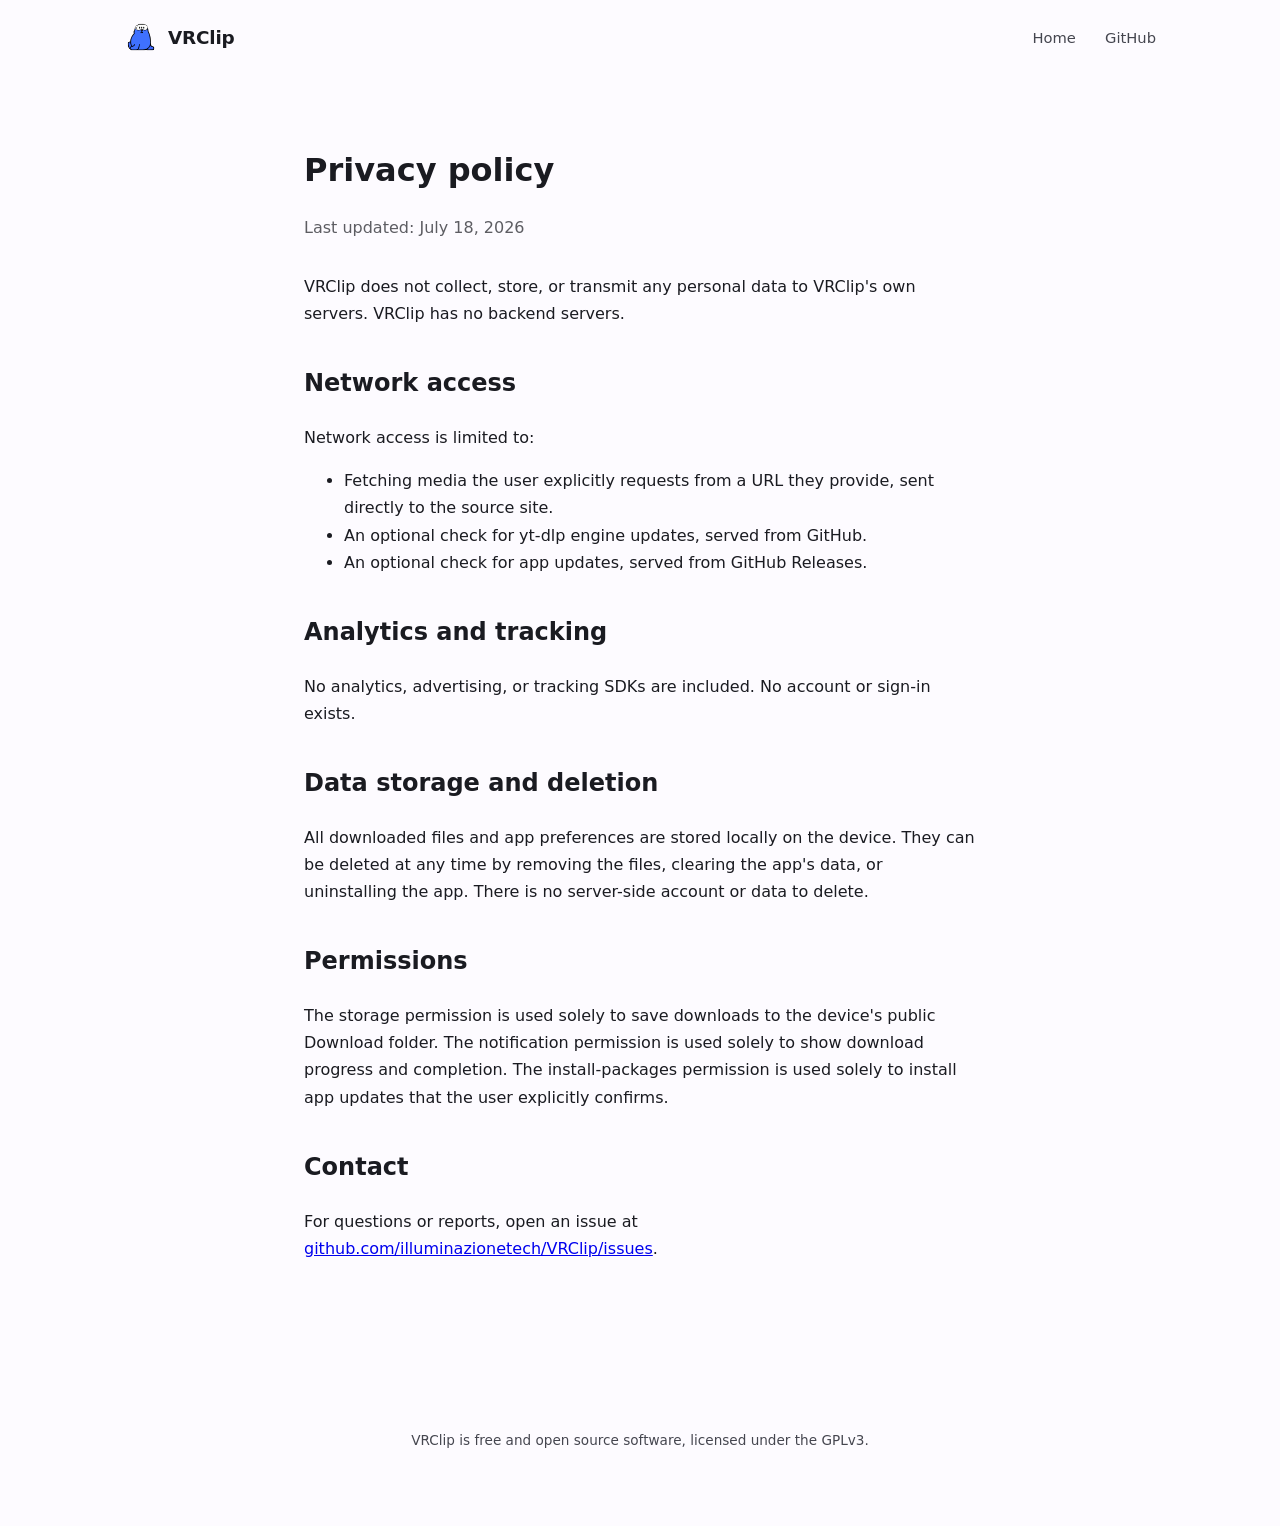
==== docs/privacy.html @ e212ee3c "Rewrite README in English, refresh docs, clean repo metadata The README is now fully in English with" ====
<!doctype html>
<html lang="en">
<head>
<meta charset="utf-8" />
<meta name="viewport" content="width=device-width, initial-scale=1" />
<title>VRClip privacy policy</title>
<meta name="description" content="Privacy policy for VRClip, the video/audio downloader for Android and Meta Quest." />
<link rel="icon" type="image/png" href="assets/icon-flat.png" />
<meta name="theme-color" content="#0058c4" />
<link rel="stylesheet" href="style.css" />
<style>
  .policy {
    max-width: 720px;
    margin: 0 auto;
    padding: 48px 24px 96px;
    line-height: 1.7;
  }
  .policy h1 { margin-bottom: 8px; }
  .policy .updated { opacity: 0.7; margin-bottom: 32px; }
  .policy h2 { margin-top: 36px; }
</style>
</head>
<body>
<header class="top-bar">
  <div class="brand">
    <img src="assets/logo.png" alt="" />
    VRClip
  </div>
  <nav>
    <a href="index.html">Home</a>
    <a href="https://github.com/illuminazionetech/VRClip">GitHub</a>
  </nav>
</header>

<main class="policy">
  <h1>Privacy policy</h1>
  <p class="updated">Last updated: July 18, 2026</p>

  <p>
    VRClip does not collect, store, or transmit any personal data to VRClip's own
    servers. VRClip has no backend servers.
  </p>

  <h2>Network access</h2>
  <p>Network access is limited to:</p>
  <ul>
    <li>Fetching media the user explicitly requests from a URL they provide, sent directly to the source site.</li>
    <li>An optional check for yt-dlp engine updates, served from GitHub.</li>
    <li>An optional check for app updates, served from GitHub Releases.</li>
  </ul>

  <h2>Analytics and tracking</h2>
  <p>
    No analytics, advertising, or tracking SDKs are included. No account or
    sign-in exists.
  </p>

  <h2>Data storage and deletion</h2>
  <p>
    All downloaded files and app preferences are stored locally on the device.
    They can be deleted at any time by removing the files, clearing the app's
    data, or uninstalling the app. There is no server-side account or data to
    delete.
  </p>

  <h2>Permissions</h2>
  <p>
    The storage permission is used solely to save downloads to the device's
    public Download folder. The notification permission is used solely to show
    download progress and completion. The install-packages permission is used
    solely to install app updates that the user explicitly confirms.
  </p>

  <h2>Contact</h2>
  <p>
    For questions or reports, open an issue at
    <a href="https://github.com/illuminazionetech/VRClip/issues">github.com/illuminazionetech/VRClip/issues</a>.
  </p>
</main>

<footer>
  <p>VRClip is free and open source software, licensed under the GPLv3.</p>
</footer>
</body>
</html>
---- docs/style.css ----
/* VRClip download site — Material Design 3 Expressive tokens, hand-rolled (no framework). */

:root {
  --seed: #0064e0;
  --primary: #0058c4;
  --on-primary: #ffffff;
  --primary-container: #d9e2ff;
  --on-primary-container: #001a41;
  --secondary-container: #dbe2f9;
  --on-secondary-container: #141b2c;
  --surface: #fdfbff;
  --surface-dim: #dadade;
  --surface-container-low: #f6f3fb;
  --surface-container: #f1eef7;
  --surface-container-high: #ebe8f1;
  --surface-container-highest: #e5e2ea;
  --on-surface: #1a1b21;
  --on-surface-variant: #45464f;
  --outline: #767680;
  --outline-variant: #c6c6d0;
  --error: #ba1a1a;
  --shape-xs: 12px;
  --shape-sm: 16px;
  --shape-md: 20px;
  --shape-lg: 28px;
  --shape-xl: 36px;
  --shape-full: 999px;
  --spring: cubic-bezier(0.34, 1.56, 0.64, 1);
  --standard: cubic-bezier(0.2, 0, 0, 1);
  --elev-1: 0 1px 3px rgba(0, 0, 0, 0.12), 0 1px 2px rgba(0, 0, 0, 0.08);
  --elev-2: 0 4px 12px rgba(0, 0, 0, 0.14), 0 2px 4px rgba(0, 0, 0, 0.08);
  --elev-3: 0 8px 28px rgba(0, 0, 0, 0.18), 0 3px 8px rgba(0, 0, 0, 0.1);
}

@media (prefers-color-scheme: dark) {
  :root {
    --primary: #adc6ff;
    --on-primary: #002e69;
    --primary-container: #004494;
    --on-primary-container: #d9e2ff;
    --secondary-container: #3c4459;
    --on-secondary-container: #dbe2f9;
    --surface: #121317;
    --surface-dim: #121317;
    --surface-container-low: #1a1b21;
    --surface-container: #1e1f25;
    --surface-container-high: #292a30;
    --surface-container-highest: #34353b;
    --on-surface: #e3e2e9;
    --on-surface-variant: #c6c6d0;
    --outline: #90909a;
    --outline-variant: #45464f;
    --error: #ffb4ab;
    --elev-1: 0 1px 3px rgba(0, 0, 0, 0.4), 0 1px 2px rgba(0, 0, 0, 0.3);
    --elev-2: 0 4px 12px rgba(0, 0, 0, 0.45), 0 2px 4px rgba(0, 0, 0, 0.3);
    --elev-3: 0 8px 28px rgba(0, 0, 0, 0.5), 0 3px 8px rgba(0, 0, 0, 0.35);
  }
}

* {
  box-sizing: border-box;
}

.skip-link {
  position: absolute;
  left: 12px;
  top: -48px;
  z-index: 100;
  background: var(--primary);
  color: var(--on-primary);
  padding: 12px 20px;
  border-radius: var(--shape-sm);
  text-decoration: none;
  font-weight: 600;
  transition: top 0.2s var(--standard);
}

.skip-link:focus {
  top: 12px;
}

a:focus-visible,
button:focus-visible,
summary:focus-visible {
  outline: 2px solid var(--primary);
  outline-offset: 3px;
  border-radius: var(--shape-xs);
}

html {
  scroll-behavior: smooth;
}

body {
  margin: 0;
  font-family:
    "Google Sans", "Segoe UI", Roboto, system-ui, -apple-system,
    sans-serif;
  background: var(--surface);
  color: var(--on-surface);
  -webkit-font-smoothing: antialiased;
  overflow-x: hidden;
}

.bg-blobs {
  position: fixed;
  inset: 0;
  z-index: -1;
  overflow: hidden;
  pointer-events: none;
}

.blob {
  position: absolute;
  border-radius: 50%;
  filter: blur(90px);
  opacity: 0.35;
  animation: drift 22s ease-in-out infinite alternate;
}

.blob.b1 {
  width: 480px;
  height: 480px;
  top: -160px;
  left: -120px;
  background: var(--primary-container);
}

.blob.b2 {
  width: 420px;
  height: 420px;
  bottom: -140px;
  right: -100px;
  background: var(--secondary-container);
  animation-delay: -8s;
}

@keyframes drift {
  from {
    transform: translate(0, 0) scale(1);
  }
  to {
    transform: translate(40px, 60px) scale(1.08);
  }
}

@media (prefers-reduced-motion: reduce) {
  .blob {
    animation: none;
  }
}

.top-bar {
  display: flex;
  align-items: center;
  justify-content: space-between;
  max-width: 1080px;
  margin: 0 auto;
  padding: 20px 24px;
}

.brand {
  display: flex;
  align-items: center;
  gap: 10px;
  font-weight: 600;
  font-size: 1.15rem;
  letter-spacing: -0.01em;
}

.brand img {
  width: 34px;
  height: 34px;
}

.top-bar nav a {
  color: var(--on-surface-variant);
  text-decoration: none;
  margin-left: 24px;
  font-size: 0.92rem;
  font-weight: 500;
  transition: color 0.2s var(--standard);
}

.top-bar nav a:hover {
  color: var(--primary);
}

.hero {
  max-width: 900px;
  margin: 0 auto;
  padding: 48px 24px 24px;
  text-align: center;
}

.hero-logo {
  width: 128px;
  height: 128px;
  margin-bottom: 20px;
  animation: pop-in 0.7s var(--spring) both;
  filter: drop-shadow(0 8px 24px rgba(0, 88, 196, 0.35));
}

@keyframes pop-in {
  from {
    transform: scale(0.4);
    opacity: 0;
  }
  to {
    transform: scale(1);
    opacity: 1;
  }
}

.hero h1 {
  font-size: clamp(2.2rem, 5vw, 3.4rem);
  margin: 0 0 12px;
  letter-spacing: -0.02em;
  font-weight: 700;
  text-wrap: balance;
  background: linear-gradient(120deg, var(--primary), #6a8fff 60%, var(--primary));
  -webkit-background-clip: text;
  background-clip: text;
  color: transparent;
}

.hero p.tagline {
  font-size: 1.15rem;
  color: var(--on-surface-variant);
  max-width: 620px;
  margin: 0 auto 32px;
  line-height: 1.5;
  text-wrap: pretty;
}

.pill-row {
  display: flex;
  flex-wrap: wrap;
  gap: 10px;
  justify-content: center;
  margin-bottom: 36px;
}

.pill {
  background: var(--surface-container);
  color: var(--on-surface-variant);
  border: 1px solid var(--outline-variant);
  border-radius: var(--shape-full);
  padding: 6px 16px;
  font-size: 0.82rem;
  font-weight: 500;
}

/* Download card */
.download-card {
  background: var(--surface-container-low);
  border-radius: var(--shape-xl);
  box-shadow: var(--elev-2);
  padding: 32px;
  max-width: 640px;
  margin: 0 auto 20px;
  animation: rise 0.6s var(--spring) both;
  animation-delay: 0.1s;
}

@keyframes rise {
  from {
    transform: translateY(24px);
    opacity: 0;
  }
  to {
    transform: translateY(0);
    opacity: 1;
  }
}

.download-btn {
  display: inline-flex;
  align-items: center;
  justify-content: center;
  gap: 10px;
  width: 100%;
  background: var(--primary);
  color: var(--on-primary);
  border: none;
  border-radius: var(--shape-full);
  padding: 18px 28px;
  font-size: 1.15rem;
  font-weight: 600;
  cursor: pointer;
  text-decoration: none;
  transition:
    transform 0.25s var(--spring),
    box-shadow 0.25s var(--standard),
    background 0.2s var(--standard);
  box-shadow: var(--elev-1);
}

.download-btn:hover {
  transform: translateY(-2px) scale(1.015);
  box-shadow: var(--elev-3);
}

.download-btn:active {
  transform: scale(0.98);
}

.download-btn[aria-disabled="true"] {
  opacity: 0.6;
  cursor: wait;
  transform: none;
  pointer-events: none;
}

.download-btn.started {
  background: #1d8a4c;
}

@media (prefers-color-scheme: dark) {
  .download-btn.started {
    background: #4ade80;
    color: #003919;
  }
}

.download-btn svg {
  width: 22px;
  height: 22px;
  flex-shrink: 0;
}

.download-meta {
  margin-top: 14px;
  font-size: 0.88rem;
  color: var(--on-surface-variant);
  text-align: center;
  min-height: 1.4em;
}

.download-meta a {
  color: var(--primary);
  font-weight: 600;
  text-decoration: none;
}

.other-arch {
  margin-top: 18px;
  border-top: 1px solid var(--outline-variant);
  padding-top: 14px;
}

.other-arch summary {
  cursor: pointer;
  color: var(--on-surface-variant);
  font-size: 0.9rem;
  font-weight: 500;
  list-style: none;
  display: flex;
  align-items: center;
  gap: 6px;
}

.other-arch summary::-webkit-details-marker {
  display: none;
}

.other-arch summary::before {
  content: "";
  width: 8px;
  height: 8px;
  border-right: 2px solid currentColor;
  border-bottom: 2px solid currentColor;
  transform: rotate(-45deg);
  transition: transform 0.25s var(--standard);
}

.other-arch[open] summary::before {
  transform: rotate(45deg);
}

.arch-list {
  display: flex;
  flex-direction: column;
  gap: 6px;
  margin-top: 12px;
}

.arch-list a {
  display: flex;
  justify-content: space-between;
  gap: 12px;
  padding: 10px 14px;
  border-radius: var(--shape-sm);
  background: var(--surface-container);
  color: var(--on-surface);
  text-decoration: none;
  font-size: 0.88rem;
  transition:
    background 0.2s var(--standard),
    transform 0.2s var(--spring);
}

.arch-list a:hover {
  background: var(--surface-container-high);
  transform: translateX(2px);
}

.arch-list .size {
  color: var(--on-surface-variant);
  font-variant-numeric: tabular-nums;
}

/* Platform tabs */
.tabs-section {
  max-width: 900px;
  margin: 56px auto;
  padding: 0 24px;
}

.tabs-header {
  display: flex;
  justify-content: center;
  gap: 8px;
  margin-bottom: 24px;
  flex-wrap: wrap;
}

.tab-btn {
  background: var(--surface-container);
  border: 1px solid var(--outline-variant);
  color: var(--on-surface-variant);
  padding: 10px 22px;
  border-radius: var(--shape-full);
  font-weight: 600;
  font-size: 0.92rem;
  cursor: pointer;
  display: flex;
  align-items: center;
  gap: 8px;
  transition:
    background 0.25s var(--standard),
    color 0.25s var(--standard),
    transform 0.2s var(--spring);
}

.tab-btn.active {
  background: var(--primary-container);
  color: var(--on-primary-container);
  border-color: transparent;
  transform: scale(1.04);
}

.tab-btn:hover:not(.active) {
  background: var(--surface-container-high);
}

.tab-panel {
  display: none;
  background: var(--surface-container-low);
  border-radius: var(--shape-lg);
  padding: 32px;
  animation: fade-up 0.4s var(--standard) both;
}

.tab-panel.active {
  display: block;
}

@keyframes fade-up {
  from {
    opacity: 0;
    transform: translateY(10px);
  }
  to {
    opacity: 1;
    transform: translateY(0);
  }
}

.steps {
  list-style: none;
  counter-reset: step;
  margin: 0;
  padding: 0;
  display: flex;
  flex-direction: column;
  gap: 18px;
}

.steps li {
  counter-increment: step;
  display: flex;
  gap: 16px;
  align-items: flex-start;
}

.steps li::before {
  content: counter(step);
  flex-shrink: 0;
  width: 32px;
  height: 32px;
  border-radius: var(--shape-full);
  background: var(--primary);
  color: var(--on-primary);
  display: flex;
  align-items: center;
  justify-content: center;
  font-weight: 700;
  font-size: 0.95rem;
}

.steps li div h4 {
  margin: 0 0 4px;
  font-size: 1rem;
}

.steps li div p {
  margin: 0;
  color: var(--on-surface-variant);
  font-size: 0.92rem;
  line-height: 1.5;
}

.note {
  margin-top: 20px;
  background: var(--surface-container);
  border-left: 4px solid var(--primary);
  border-radius: var(--shape-xs);
  padding: 14px 18px;
  font-size: 0.88rem;
  color: var(--on-surface-variant);
}

/* Features */
.features {
  max-width: 1080px;
  margin: 64px auto;
  padding: 0 24px;
}

.features h2,
.tabs-section h2 {
  text-align: center;
  font-size: clamp(1.6rem, 3vw, 2.1rem);
  margin-bottom: 36px;
  letter-spacing: -0.01em;
}

.feature-grid {
  display: grid;
  grid-template-columns: repeat(auto-fit, minmax(240px, 1fr));
  gap: 20px;
}

.feature-card {
  background: var(--surface-container-low);
  border-radius: var(--shape-lg);
  padding: 26px;
  transition:
    transform 0.3s var(--spring),
    box-shadow 0.3s var(--standard);
}

.feature-card:hover {
  transform: translateY(-4px);
  box-shadow: var(--elev-2);
}

.feature-card .icon {
  width: 48px;
  height: 48px;
  border-radius: var(--shape-md);
  background: var(--primary-container);
  color: var(--on-primary-container);
  display: flex;
  align-items: center;
  justify-content: center;
  margin-bottom: 16px;
}

.feature-card .icon svg {
  width: 26px;
  height: 26px;
}

.feature-card h3 {
  margin: 0 0 8px;
  font-size: 1.05rem;
}

.feature-card p {
  margin: 0;
  color: var(--on-surface-variant);
  font-size: 0.9rem;
  line-height: 1.5;
}

footer {
  max-width: 1080px;
  margin: 0 auto;
  padding: 40px 24px 60px;
  text-align: center;
  color: var(--on-surface-variant);
  font-size: 0.85rem;
  line-height: 1.8;
}

footer a {
  color: var(--primary);
  text-decoration: none;
  font-weight: 500;
}

.footer-links {
  display: flex;
  gap: 20px;
  justify-content: center;
  flex-wrap: wrap;
  margin-bottom: 12px;
}

.quest-badge {
  display: inline-flex;
  align-items: center;
  gap: 6px;
  background: var(--secondary-container);
  color: var(--on-secondary-container);
  padding: 4px 12px;
  border-radius: var(--shape-full);
  font-size: 0.78rem;
  font-weight: 600;
  margin-bottom: 16px;
  animation: fade-up 0.6s var(--standard) both;
  animation-delay: 0.05s;
}

@media (max-width: 600px) {
  .download-card {
    padding: 24px;
  }
  .tab-panel {
    padding: 22px;
  }
  .top-bar {
    flex-direction: column;
    gap: 10px;
    padding: 16px 20px;
  }
  .top-bar nav {
    display: flex;
    flex-wrap: wrap;
    justify-content: center;
    gap: 4px 14px;
  }
  .top-bar nav a {
    margin-left: 0;
  }
}
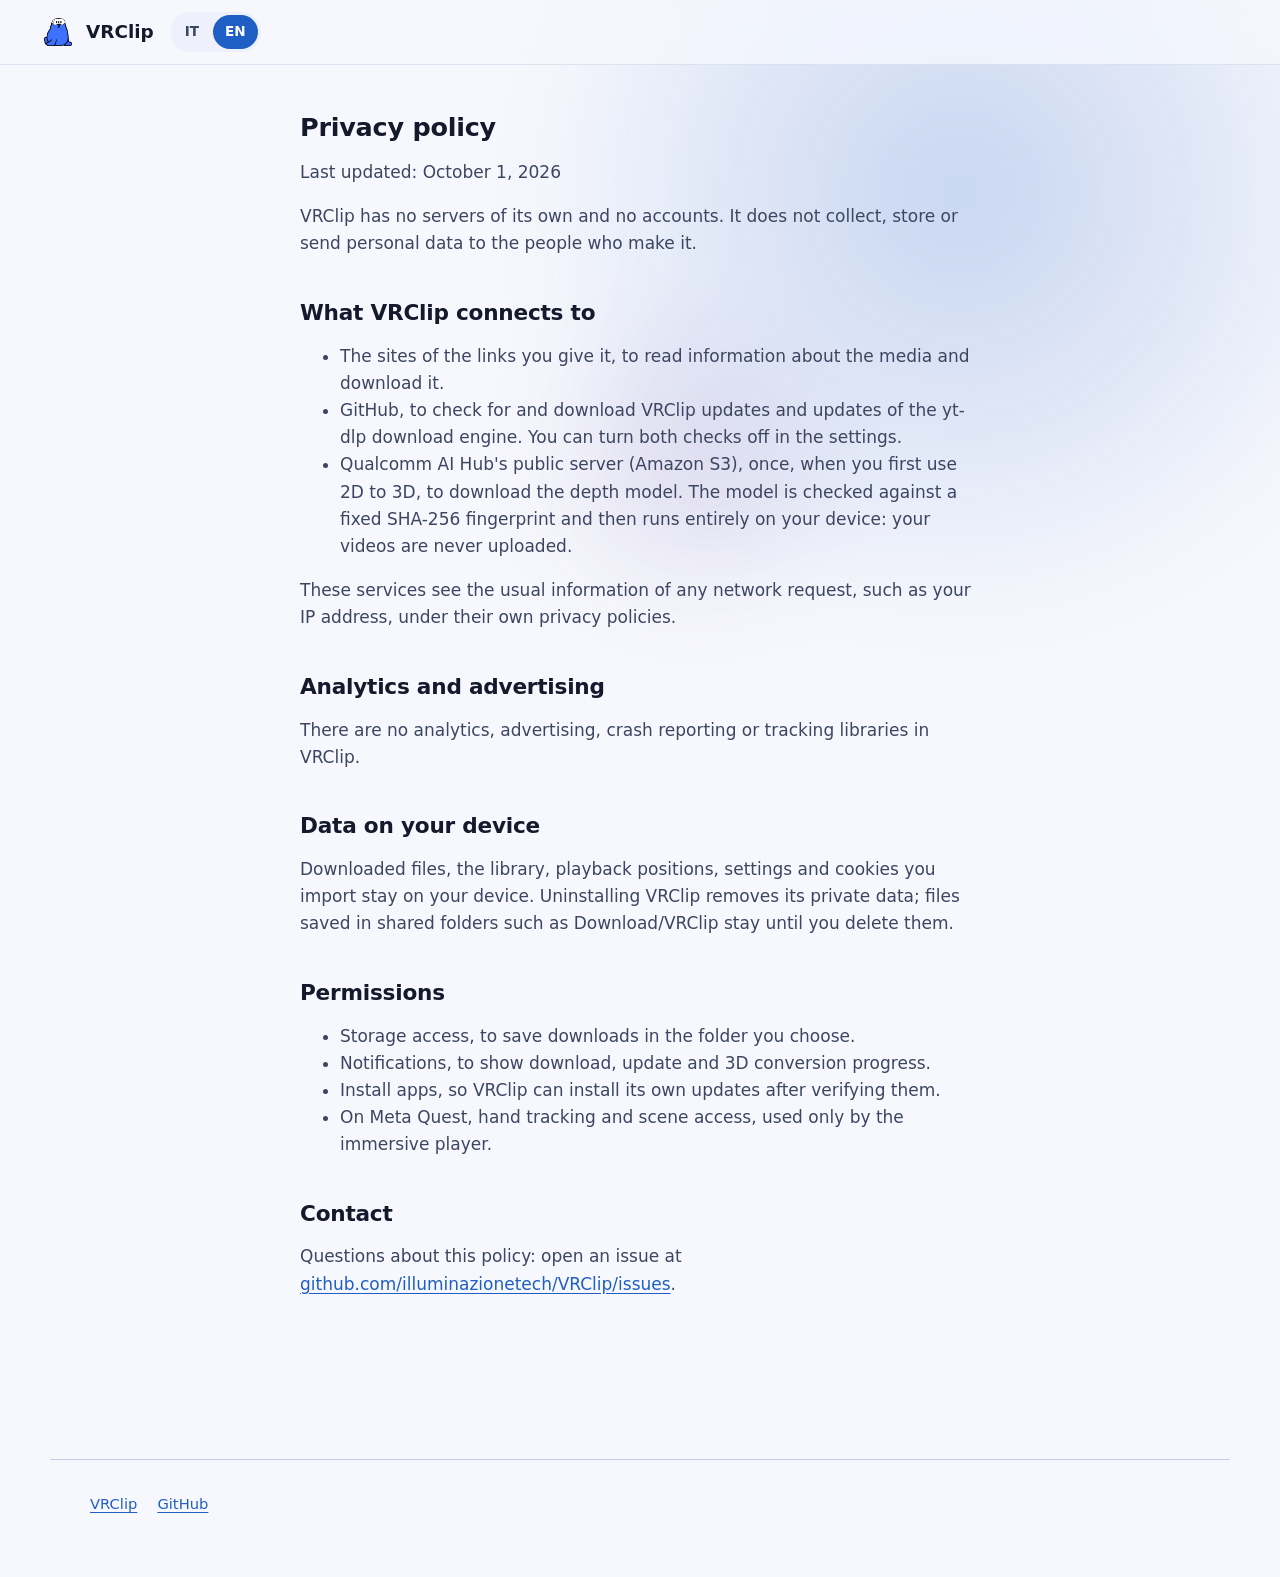
==== commit bfa4765c: "feat(site): bilingual website with real screenshots, release notes and Quest guide The site detects " ====
--- a/docs/privacy.html
+++ b/docs/privacy.html
@@ -2,84 +2,128 @@
 <html lang="en">
 <head>
 <meta charset="utf-8" />
-<meta name="viewport" content="width=device-width, initial-scale=1" />
+<meta name="viewport" content="width=device-width, initial-scale=1, viewport-fit=cover" />
 <title>VRClip privacy policy</title>
-<meta name="description" content="Privacy policy for VRClip, the video/audio downloader for Android and Meta Quest." />
+<meta name="description" content="Privacy policy of VRClip for Android and Meta Quest." />
 <link rel="icon" type="image/png" href="assets/icon-flat.png" />
-<meta name="theme-color" content="#0058c4" />
+<meta name="theme-color" content="#0b1020" />
+<meta name="color-scheme" content="dark light" />
 <link rel="stylesheet" href="style.css" />
-<style>
-  .policy {
-    max-width: 720px;
-    margin: 0 auto;
-    padding: 48px 24px 96px;
-    line-height: 1.7;
-  }
-  .policy h1 { margin-bottom: 8px; }
-  .policy .updated { opacity: 0.7; margin-bottom: 32px; }
-  .policy h2 { margin-top: 36px; }
-</style>
 </head>
 <body>
 <header class="top-bar">
-  <div class="brand">
-    <img src="assets/logo.png" alt="" />
-    VRClip
+  <a class="brand" href="index.html" aria-label="VRClip">
+    <img src="assets/logo.png" alt="" width="36" height="36" />
+    <span>VRClip</span>
+  </a>
+  <div class="lang-switch" role="group" aria-label="Language">
+    <button type="button" data-lang="it" lang="it">IT</button>
+    <button type="button" data-lang="en" lang="en">EN</button>
   </div>
-  <nav>
-    <a href="index.html">Home</a>
-    <a href="https://github.com/illuminazionetech/VRClip">GitHub</a>
-  </nav>
 </header>
 
 <main class="policy">
-  <h1>Privacy policy</h1>
-  <p class="updated">Last updated: July 18, 2026</p>
+  <article lang="en" data-lang-block="en">
+    <h1>Privacy policy</h1>
+    <p class="muted">Last updated: October 1, 2026</p>
+    <p>VRClip has no servers of its own and no accounts. It does not collect, store or send personal data to the people who make it.</p>
 
-  <p>
-    VRClip does not collect, store, or transmit any personal data to VRClip's own
-    servers. VRClip has no backend servers.
-  </p>
+    <h2>What VRClip connects to</h2>
+    <ul>
+      <li>The sites of the links you give it, to read information about the media and download it.</li>
+      <li>GitHub, to check for and download VRClip updates and updates of the yt-dlp download engine. You can turn both checks off in the settings.</li>
+      <li>Qualcomm AI Hub's public server (Amazon S3), once, when you first use 2D to 3D, to download the depth model. The model is checked against a fixed SHA-256 fingerprint and then runs entirely on your device: your videos are never uploaded.</li>
+    </ul>
+    <p>These services see the usual information of any network request, such as your IP address, under their own privacy policies.</p>
 
-  <h2>Network access</h2>
-  <p>Network access is limited to:</p>
-  <ul>
-    <li>Fetching media the user explicitly requests from a URL they provide, sent directly to the source site.</li>
-    <li>An optional check for yt-dlp engine updates, served from GitHub.</li>
-    <li>An optional check for app updates, served from GitHub Releases.</li>
-  </ul>
+    <h2>Analytics and advertising</h2>
+    <p>There are no analytics, advertising, crash reporting or tracking libraries in VRClip.</p>
 
-  <h2>Analytics and tracking</h2>
-  <p>
-    No analytics, advertising, or tracking SDKs are included. No account or
-    sign-in exists.
-  </p>
+    <h2>Data on your device</h2>
+    <p>Downloaded files, the library, playback positions, settings and cookies you import stay on your device. Uninstalling VRClip removes its private data; files saved in shared folders such as Download/VRClip stay until you delete them.</p>
 
-  <h2>Data storage and deletion</h2>
-  <p>
-    All downloaded files and app preferences are stored locally on the device.
-    They can be deleted at any time by removing the files, clearing the app's
-    data, or uninstalling the app. There is no server-side account or data to
-    delete.
-  </p>
+    <h2>Permissions</h2>
+    <ul>
+      <li>Storage access, to save downloads in the folder you choose.</li>
+      <li>Notifications, to show download, update and 3D conversion progress.</li>
+      <li>Install apps, so VRClip can install its own updates after verifying them.</li>
+      <li>On Meta Quest, hand tracking and scene access, used only by the immersive player.</li>
+    </ul>
 
-  <h2>Permissions</h2>
-  <p>
-    The storage permission is used solely to save downloads to the device's
-    public Download folder. The notification permission is used solely to show
-    download progress and completion. The install-packages permission is used
-    solely to install app updates that the user explicitly confirms.
-  </p>
+    <h2>Contact</h2>
+    <p>Questions about this policy: open an issue at <a href="https://github.com/illuminazionetech/VRClip/issues">github.com/illuminazionetech/VRClip/issues</a>.</p>
+  </article>
 
-  <h2>Contact</h2>
-  <p>
-    For questions or reports, open an issue at
-    <a href="https://github.com/illuminazionetech/VRClip/issues">github.com/illuminazionetech/VRClip/issues</a>.
-  </p>
+  <article lang="it" data-lang-block="it" hidden>
+    <h1>Informativa sulla privacy</h1>
+    <p class="muted">Ultimo aggiornamento: 1 ottobre 2026</p>
+    <p>VRClip non ha server propri né account. Non raccoglie, non conserva e non invia dati personali a chi lo sviluppa.</p>
+
+    <h2>A cosa si collega VRClip</h2>
+    <ul>
+      <li>Ai siti dei link che gli fornisci, per leggere le informazioni sui contenuti e scaricarli.</li>
+      <li>A GitHub, per cercare e scaricare gli aggiornamenti di VRClip e del motore di download yt-dlp. Puoi disattivare entrambi i controlli nelle impostazioni.</li>
+      <li>Al server pubblico di Qualcomm AI Hub (Amazon S3), una sola volta, quando usi per la prima volta il 2D→3D, per scaricare il modello di profondità. Il modello viene confrontato con un'impronta SHA-256 fissa e poi funziona interamente sul dispositivo: i tuoi video non vengono mai caricati.</li>
+    </ul>
+    <p>Questi servizi vedono le informazioni di qualsiasi richiesta di rete, come l'indirizzo IP, secondo le proprie informative.</p>
+
+    <h2>Statistiche e pubblicità</h2>
+    <p>VRClip non contiene librerie di statistiche, pubblicità, segnalazione degli arresti anomali o tracciamento.</p>
+
+    <h2>Dati sul dispositivo</h2>
+    <p>File scaricati, libreria, posizioni di riproduzione, impostazioni e cookie importati restano sul dispositivo. Disinstallando VRClip si eliminano i suoi dati privati; i file salvati in cartelle condivise come Download/VRClip restano finché non li elimini.</p>
+
+    <h2>Autorizzazioni</h2>
+    <ul>
+      <li>Accesso all'archivio, per salvare i download nella cartella che scegli.</li>
+      <li>Notifiche, per mostrare l'avanzamento di download, aggiornamenti e conversioni in 3D.</li>
+      <li>Installazione di app, perché VRClip possa installare i propri aggiornamenti dopo averli verificati.</li>
+      <li>Su Meta Quest, tracciamento delle mani e accesso alla scena, usati solo dal player immersivo.</li>
+    </ul>
+
+    <h2>Contatti</h2>
+    <p>Per domande su questa informativa apri una segnalazione su <a href="https://github.com/illuminazionetech/VRClip/issues">github.com/illuminazionetech/VRClip/issues</a>.</p>
+  </article>
 </main>
 
-<footer>
-  <p>VRClip is free and open source software, licensed under the GPLv3.</p>
+<footer class="footer">
+  <nav aria-label="Links">
+    <a href="index.html">VRClip</a>
+    <a href="https://github.com/illuminazionetech/VRClip">GitHub</a>
+  </nav>
 </footer>
+
+<script>
+  (() => {
+    const read = () => {
+      try {
+        return localStorage.getItem("vrclip-lang");
+      } catch (e) {
+        return null;
+      }
+    };
+    const fromUrl = new URLSearchParams(location.search).get("lang");
+    const prefs = navigator.languages && navigator.languages.length ? navigator.languages : [navigator.language || "en"];
+    let lang = fromUrl || read() || (prefs.some((l) => String(l).toLowerCase().startsWith("it")) ? "it" : "en");
+    if (lang !== "it" && lang !== "en") lang = "en";
+    const apply = (next, remember) => {
+      document.documentElement.lang = next;
+      document.querySelectorAll("[data-lang-block]").forEach((el) => {
+        el.hidden = el.dataset.langBlock !== next;
+      });
+      document.querySelectorAll(".lang-switch button").forEach((b) => {
+        b.setAttribute("aria-pressed", String(b.dataset.lang === next));
+      });
+      document.title = next === "it" ? "Informativa sulla privacy di VRClip" : "VRClip privacy policy";
+      if (remember) {
+        try {
+          localStorage.setItem("vrclip-lang", next);
+        } catch (e) {}
+      }
+    };
+    document.querySelectorAll(".lang-switch button").forEach((b) => b.addEventListener("click", () => apply(b.dataset.lang, true)));
+    apply(lang, false);
+  })();
+</script>
 </body>
 </html>
--- a/docs/style.css
+++ b/docs/style.css
@@ -1,658 +1,863 @@
-/* VRClip download site — Material Design 3 Expressive tokens, hand-rolled (no framework). */
+/* VRClip website. Material 3 Expressive inspired tokens, no framework, no external requests. */
 
 :root {
-  --seed: #0064e0;
-  --primary: #0058c4;
-  --on-primary: #ffffff;
-  --primary-container: #d9e2ff;
-  --on-primary-container: #001a41;
-  --secondary-container: #dbe2f9;
-  --on-secondary-container: #141b2c;
-  --surface: #fdfbff;
-  --surface-dim: #dadade;
-  --surface-container-low: #f6f3fb;
-  --surface-container: #f1eef7;
-  --surface-container-high: #ebe8f1;
-  --surface-container-highest: #e5e2ea;
-  --on-surface: #1a1b21;
-  --on-surface-variant: #45464f;
-  --outline: #767680;
-  --outline-variant: #c6c6d0;
-  --error: #ba1a1a;
-  --shape-xs: 12px;
-  --shape-sm: 16px;
-  --shape-md: 20px;
-  --shape-lg: 28px;
-  --shape-xl: 36px;
-  --shape-full: 999px;
-  --spring: cubic-bezier(0.34, 1.56, 0.64, 1);
-  --standard: cubic-bezier(0.2, 0, 0, 1);
-  --elev-1: 0 1px 3px rgba(0, 0, 0, 0.12), 0 1px 2px rgba(0, 0, 0, 0.08);
-  --elev-2: 0 4px 12px rgba(0, 0, 0, 0.14), 0 2px 4px rgba(0, 0, 0, 0.08);
-  --elev-3: 0 8px 28px rgba(0, 0, 0, 0.18), 0 3px 8px rgba(0, 0, 0, 0.1);
-}
-
-@media (prefers-color-scheme: dark) {
+  color-scheme: dark;
+  --bg: #0b1020;
+  --bg-2: #0f1630;
+  --surface: #141b33;
+  --surface-2: #1b2442;
+  --surface-3: #232e52;
+  --on-surface: #e6e9f5;
+  --on-surface-2: #b5bdd6;
+  --muted: #8f99b8;
+  --primary: #9ec1ff;
+  --on-primary: #00306b;
+  --primary-container: #1c3f7a;
+  --on-primary-container: #d6e3ff;
+  --accent: #7ce0d3;
+  --tertiary: #d7b8ff;
+  --outline: #3a466d;
+  --shadow: 0 18px 50px rgba(0, 0, 0, 0.45);
+  --radius-s: 14px;
+  --radius-m: 22px;
+  --radius-l: 32px;
+  --radius-full: 999px;
+  --ease-emph: cubic-bezier(0.2, 0, 0, 1);
+  --ease-spring: cubic-bezier(0.34, 1.4, 0.64, 1);
+  --max: 1180px;
+  --gutter: clamp(16px, 4vw, 40px);
+  font-synthesis: none;
+}
+
+@media (prefers-color-scheme: light) {
   :root {
-    --primary: #adc6ff;
-    --on-primary: #002e69;
-    --primary-container: #004494;
-    --on-primary-container: #d9e2ff;
-    --secondary-container: #3c4459;
-    --on-secondary-container: #dbe2f9;
-    --surface: #121317;
-    --surface-dim: #121317;
-    --surface-container-low: #1a1b21;
-    --surface-container: #1e1f25;
-    --surface-container-high: #292a30;
-    --surface-container-highest: #34353b;
-    --on-surface: #e3e2e9;
-    --on-surface-variant: #c6c6d0;
-    --outline: #90909a;
-    --outline-variant: #45464f;
-    --error: #ffb4ab;
-    --elev-1: 0 1px 3px rgba(0, 0, 0, 0.4), 0 1px 2px rgba(0, 0, 0, 0.3);
-    --elev-2: 0 4px 12px rgba(0, 0, 0, 0.45), 0 2px 4px rgba(0, 0, 0, 0.3);
-    --elev-3: 0 8px 28px rgba(0, 0, 0, 0.5), 0 3px 8px rgba(0, 0, 0, 0.35);
+    color-scheme: light;
+    --bg: #f7f8fd;
+    --bg-2: #eef1fb;
+    --surface: #ffffff;
+    --surface-2: #eef1fb;
+    --surface-3: #e2e7f6;
+    --on-surface: #141a2c;
+    --on-surface-2: #3d4661;
+    --muted: #5d6784;
+    --primary: #1f5ec4;
+    --on-primary: #ffffff;
+    --primary-container: #d8e4ff;
+    --on-primary-container: #0b2e66;
+    --accent: #00796b;
+    --tertiary: #6b4fa8;
+    --outline: #c6cde3;
+    --shadow: 0 18px 50px rgba(20, 30, 70, 0.16);
   }
 }
 
 * {
   box-sizing: border-box;
+}
+
+html {
+  scroll-behavior: smooth;
+  scroll-padding-top: 84px;
+}
+
+body {
+  margin: 0;
+  background: var(--bg);
+  color: var(--on-surface);
+  font-family: system-ui, -apple-system, "Segoe UI", Roboto, "Noto Sans", sans-serif;
+  font-size: 17px;
+  line-height: 1.6;
+  -webkit-font-smoothing: antialiased;
+  overflow-x: hidden;
+}
+
+/* Soft light behind the hero: two blurred color fields, fixed so they do not scroll. */
+body::before {
+  content: "";
+  position: fixed;
+  inset: -20vmax -10vmax auto auto;
+  width: 70vmax;
+  height: 70vmax;
+  background:
+    radial-gradient(closest-side, color-mix(in oklab, var(--primary) 32%, transparent), transparent),
+    radial-gradient(closest-side at 20% 80%, color-mix(in oklab, var(--tertiary) 22%, transparent), transparent);
+  filter: blur(40px);
+  opacity: 0.7;
+  pointer-events: none;
+  z-index: -1;
+}
+
+a {
+  color: var(--primary);
+  text-underline-offset: 3px;
+}
+
+img {
+  max-width: 100%;
+  height: auto;
+  display: block;
+}
+
+code,
+kbd {
+  font-family: ui-monospace, "JetBrains Mono", Menlo, Consolas, monospace;
+  font-size: 0.88em;
+  background: var(--surface-3);
+  border-radius: 8px;
+  padding: 0.1em 0.45em;
+  overflow-wrap: anywhere;
+}
+
+h1,
+h2,
+h3,
+h4 {
+  line-height: 1.15;
+  letter-spacing: -0.01em;
+  margin: 0 0 0.5em;
+}
+
+h2 {
+  font-size: clamp(1.8rem, 3.6vw, 2.6rem);
+  text-wrap: balance;
+}
+
+section {
+  max-width: var(--max);
+  margin: 0 auto;
+  padding: clamp(56px, 9vw, 104px) var(--gutter) 0;
+}
+
+.section-lead {
+  color: var(--on-surface-2);
+  margin-top: -0.2em;
+}
+
+.muted {
+  color: var(--muted);
+}
+
+.small {
+  font-size: 0.9rem;
+}
+
+:focus-visible {
+  outline: 3px solid var(--primary);
+  outline-offset: 3px;
+  border-radius: 8px;
 }
 
 .skip-link {
   position: absolute;
   left: 12px;
-  top: -48px;
-  z-index: 100;
+  top: -60px;
+  z-index: 50;
   background: var(--primary);
   color: var(--on-primary);
-  padding: 12px 20px;
-  border-radius: var(--shape-sm);
+  padding: 10px 18px;
+  border-radius: var(--radius-full);
+  font-weight: 600;
   text-decoration: none;
-  font-weight: 600;
-  transition: top 0.2s var(--standard);
+  transition: top 0.2s var(--ease-emph);
 }
 
 .skip-link:focus {
   top: 12px;
 }
 
-a:focus-visible,
-button:focus-visible,
-summary:focus-visible {
-  outline: 2px solid var(--primary);
-  outline-offset: 3px;
-  border-radius: var(--shape-xs);
-}
-
-html {
-  scroll-behavior: smooth;
-}
-
-body {
-  margin: 0;
-  font-family:
-    "Google Sans", "Segoe UI", Roboto, system-ui, -apple-system,
-    sans-serif;
-  background: var(--surface);
-  color: var(--on-surface);
-  -webkit-font-smoothing: antialiased;
-  overflow-x: hidden;
-}
-
-.bg-blobs {
-  position: fixed;
-  inset: 0;
-  z-index: -1;
-  overflow: hidden;
-  pointer-events: none;
-}
-
-.blob {
-  position: absolute;
-  border-radius: 50%;
-  filter: blur(90px);
-  opacity: 0.35;
-  animation: drift 22s ease-in-out infinite alternate;
-}
-
-.blob.b1 {
-  width: 480px;
-  height: 480px;
-  top: -160px;
-  left: -120px;
-  background: var(--primary-container);
-}
-
-.blob.b2 {
-  width: 420px;
-  height: 420px;
-  bottom: -140px;
-  right: -100px;
-  background: var(--secondary-container);
-  animation-delay: -8s;
-}
-
-@keyframes drift {
-  from {
-    transform: translate(0, 0) scale(1);
-  }
-  to {
-    transform: translate(40px, 60px) scale(1.08);
-  }
-}
-
-@media (prefers-reduced-motion: reduce) {
-  .blob {
-    animation: none;
-  }
-}
+/* ---- Top bar ---------------------------------------------------------------------------- */
 
 .top-bar {
+  position: sticky;
+  top: 0;
+  z-index: 20;
   display: flex;
   align-items: center;
-  justify-content: space-between;
-  max-width: 1080px;
-  margin: 0 auto;
-  padding: 20px 24px;
+  gap: 16px;
+  padding: 12px var(--gutter);
+  background: color-mix(in oklab, var(--bg) 78%, transparent);
+  backdrop-filter: blur(16px) saturate(1.4);
+  -webkit-backdrop-filter: blur(16px) saturate(1.4);
+  border-bottom: 1px solid color-mix(in oklab, var(--outline) 50%, transparent);
 }
 
 .brand {
   display: flex;
   align-items: center;
   gap: 10px;
+  font-weight: 700;
+  font-size: 1.15rem;
+  color: var(--on-surface);
+  text-decoration: none;
+}
+
+.brand img {
+  border-radius: 10px;
+}
+
+.nav {
+  display: flex;
+  gap: 4px;
+  margin-left: auto;
+}
+
+.nav a {
+  color: var(--on-surface-2);
+  text-decoration: none;
+  padding: 8px 14px;
+  border-radius: var(--radius-full);
+  font-size: 0.95rem;
+  transition: background 0.2s var(--ease-emph), color 0.2s var(--ease-emph);
+}
+
+.nav a:hover {
+  background: var(--surface-2);
+  color: var(--on-surface);
+}
+
+.lang-switch {
+  display: inline-flex;
+  padding: 3px;
+  gap: 2px;
+  background: var(--surface-2);
+  border-radius: var(--radius-full);
+}
+
+.lang-switch button {
+  border: 0;
+  background: transparent;
+  color: var(--on-surface-2);
+  font: inherit;
+  font-size: 0.85rem;
   font-weight: 600;
-  font-size: 1.15rem;
-  letter-spacing: -0.01em;
-}
-
-.brand img {
-  width: 34px;
-  height: 34px;
-}
-
-.top-bar nav a {
-  color: var(--on-surface-variant);
-  text-decoration: none;
-  margin-left: 24px;
-  font-size: 0.92rem;
-  font-weight: 500;
-  transition: color 0.2s var(--standard);
-}
-
-.top-bar nav a:hover {
-  color: var(--primary);
-}
+  padding: 6px 12px;
+  border-radius: var(--radius-full);
+  cursor: pointer;
+  transition: background 0.25s var(--ease-emph), color 0.25s var(--ease-emph);
+}
+
+.lang-switch button[aria-pressed="true"] {
+  background: var(--primary);
+  color: var(--on-primary);
+}
+
+@media (max-width: 860px) {
+  .nav {
+    display: none;
+  }
+  .lang-switch {
+    margin-left: auto;
+  }
+}
+
+/* ---- Hero --------------------------------------------------------------------------------- */
 
 .hero {
-  max-width: 900px;
-  margin: 0 auto;
-  padding: 48px 24px 24px;
-  text-align: center;
-}
-
-.hero-logo {
-  width: 128px;
-  height: 128px;
-  margin-bottom: 20px;
-  animation: pop-in 0.7s var(--spring) both;
-  filter: drop-shadow(0 8px 24px rgba(0, 88, 196, 0.35));
-}
-
-@keyframes pop-in {
-  from {
-    transform: scale(0.4);
-    opacity: 0;
-  }
-  to {
-    transform: scale(1);
-    opacity: 1;
-  }
+  display: grid;
+  grid-template-columns: minmax(0, 1.05fr) minmax(0, 1fr);
+  gap: clamp(24px, 5vw, 64px);
+  align-items: center;
+  padding-top: clamp(32px, 7vw, 88px);
+}
+
+.eyebrow {
+  display: inline-block;
+  margin: 0 0 18px;
+  padding: 6px 14px;
+  border-radius: var(--radius-full);
+  background: var(--primary-container);
+  color: var(--on-primary-container);
+  font-size: 0.85rem;
+  font-weight: 600;
 }
 
 .hero h1 {
-  font-size: clamp(2.2rem, 5vw, 3.4rem);
-  margin: 0 0 12px;
-  letter-spacing: -0.02em;
-  font-weight: 700;
+  font-size: clamp(2.2rem, 4.6vw, 3.5rem);
   text-wrap: balance;
-  background: linear-gradient(120deg, var(--primary), #6a8fff 60%, var(--primary));
+  letter-spacing: -0.025em;
+  background: linear-gradient(120deg, var(--on-surface) 30%, var(--primary) 70%, var(--tertiary));
   -webkit-background-clip: text;
   background-clip: text;
   color: transparent;
 }
 
-.hero p.tagline {
-  font-size: 1.15rem;
-  color: var(--on-surface-variant);
-  max-width: 620px;
-  margin: 0 auto 32px;
-  line-height: 1.5;
-  text-wrap: pretty;
-}
-
-.pill-row {
+.lead {
+  font-size: clamp(1.05rem, 1.6vw, 1.2rem);
+  color: var(--on-surface-2);
+  max-width: 38em;
+}
+
+.cta {
   display: flex;
   flex-wrap: wrap;
-  gap: 10px;
-  justify-content: center;
-  margin-bottom: 36px;
-}
-
-.pill {
-  background: var(--surface-container);
-  color: var(--on-surface-variant);
-  border: 1px solid var(--outline-variant);
-  border-radius: var(--shape-full);
-  padding: 6px 16px;
-  font-size: 0.82rem;
-  font-weight: 500;
-}
-
-/* Download card */
-.download-card {
-  background: var(--surface-container-low);
-  border-radius: var(--shape-xl);
-  box-shadow: var(--elev-2);
-  padding: 32px;
-  max-width: 640px;
-  margin: 0 auto 20px;
-  animation: rise 0.6s var(--spring) both;
-  animation-delay: 0.1s;
-}
-
-@keyframes rise {
-  from {
-    transform: translateY(24px);
-    opacity: 0;
-  }
-  to {
-    transform: translateY(0);
-    opacity: 1;
-  }
-}
-
-.download-btn {
+  gap: 12px;
+  margin: 28px 0 12px;
+}
+
+.btn {
   display: inline-flex;
   align-items: center;
-  justify-content: center;
   gap: 10px;
-  width: 100%;
+  min-height: 56px;
+  padding: 0 28px;
+  border-radius: var(--radius-full);
+  font-weight: 650;
+  font-size: 1.02rem;
+  text-decoration: none;
+  transition:
+    transform 0.35s var(--ease-spring),
+    border-radius 0.35s var(--ease-spring),
+    background 0.25s var(--ease-emph),
+    box-shadow 0.25s var(--ease-emph);
+}
+
+.btn svg {
+  width: 22px;
+  height: 22px;
+  fill: none;
+  stroke: currentColor;
+  stroke-width: 2.2;
+  stroke-linecap: round;
+  stroke-linejoin: round;
+}
+
+.btn:hover {
+  transform: translateY(-2px);
+}
+
+/* Material 3 Expressive: pressed buttons morph toward a squarer shape. */
+.btn:active {
+  transform: scale(0.97);
+  border-radius: 16px;
+}
+
+.btn-primary {
   background: var(--primary);
   color: var(--on-primary);
-  border: none;
-  border-radius: var(--shape-full);
-  padding: 18px 28px;
-  font-size: 1.15rem;
-  font-weight: 600;
+  box-shadow: 0 10px 30px color-mix(in oklab, var(--primary) 40%, transparent);
+}
+
+.btn-primary.started {
+  background: var(--accent);
+}
+
+.btn-tonal {
+  background: var(--surface-2);
+  color: var(--on-surface);
+}
+
+.dl-meta {
+  color: var(--muted);
+  font-size: 0.92rem;
+  min-height: 1.6em;
+  margin: 0;
+}
+
+.dl-other {
+  margin-top: 8px;
+  font-size: 0.92rem;
+}
+
+.dl-other summary {
   cursor: pointer;
-  text-decoration: none;
-  transition:
-    transform 0.25s var(--spring),
-    box-shadow 0.25s var(--standard),
-    background 0.2s var(--standard);
-  box-shadow: var(--elev-1);
-}
-
-.download-btn:hover {
-  transform: translateY(-2px) scale(1.015);
-  box-shadow: var(--elev-3);
-}
-
-.download-btn:active {
-  transform: scale(0.98);
-}
-
-.download-btn[aria-disabled="true"] {
-  opacity: 0.6;
-  cursor: wait;
-  transform: none;
-  pointer-events: none;
-}
-
-.download-btn.started {
-  background: #1d8a4c;
-}
-
-@media (prefers-color-scheme: dark) {
-  .download-btn.started {
-    background: #4ade80;
-    color: #003919;
-  }
-}
-
-.download-btn svg {
-  width: 22px;
-  height: 22px;
-  flex-shrink: 0;
-}
-
-.download-meta {
-  margin-top: 14px;
-  font-size: 0.88rem;
-  color: var(--on-surface-variant);
-  text-align: center;
-  min-height: 1.4em;
-}
-
-.download-meta a {
-  color: var(--primary);
-  font-weight: 600;
-  text-decoration: none;
-}
-
-.other-arch {
-  margin-top: 18px;
-  border-top: 1px solid var(--outline-variant);
-  padding-top: 14px;
-}
-
-.other-arch summary {
-  cursor: pointer;
-  color: var(--on-surface-variant);
-  font-size: 0.9rem;
-  font-weight: 500;
+  color: var(--on-surface-2);
+}
+
+.dl-other ul {
   list-style: none;
-  display: flex;
-  align-items: center;
+  padding: 8px 0 0;
+  margin: 0;
+  display: grid;
   gap: 6px;
-}
-
-.other-arch summary::-webkit-details-marker {
-  display: none;
-}
-
-.other-arch summary::before {
-  content: "";
-  width: 8px;
-  height: 8px;
-  border-right: 2px solid currentColor;
-  border-bottom: 2px solid currentColor;
-  transform: rotate(-45deg);
-  transition: transform 0.25s var(--standard);
-}
-
-.other-arch[open] summary::before {
-  transform: rotate(45deg);
-}
-
-.arch-list {
-  display: flex;
-  flex-direction: column;
-  gap: 6px;
-  margin-top: 12px;
-}
-
-.arch-list a {
+  max-width: 460px;
+}
+
+.dl-other li {
   display: flex;
   justify-content: space-between;
   gap: 12px;
-  padding: 10px 14px;
-  border-radius: var(--shape-sm);
-  background: var(--surface-container);
-  color: var(--on-surface);
-  text-decoration: none;
+  padding: 8px 14px;
+  background: var(--surface);
+  border-radius: var(--radius-s);
+}
+
+.dl-other .size {
+  color: var(--muted);
+  white-space: nowrap;
+}
+
+.chips {
+  list-style: none;
+  display: flex;
+  flex-wrap: wrap;
+  gap: 8px;
+  padding: 0;
+  margin: 22px 0 0;
+}
+
+.chips li {
+  padding: 6px 14px;
+  border: 1px solid var(--outline);
+  border-radius: var(--radius-full);
   font-size: 0.88rem;
-  transition:
-    background 0.2s var(--standard),
-    transform 0.2s var(--spring);
-}
-
-.arch-list a:hover {
-  background: var(--surface-container-high);
-  transform: translateX(2px);
-}
-
-.arch-list .size {
-  color: var(--on-surface-variant);
-  font-variant-numeric: tabular-nums;
-}
-
-/* Platform tabs */
-.tabs-section {
-  max-width: 900px;
-  margin: 56px auto;
-  padding: 0 24px;
-}
-
-.tabs-header {
-  display: flex;
-  justify-content: center;
-  gap: 8px;
-  margin-bottom: 24px;
+  color: var(--on-surface-2);
+}
+
+.hero-art {
+  position: relative;
+  min-height: 460px;
+}
+
+.device {
+  position: absolute;
+  overflow: hidden;
+  box-shadow: var(--shadow);
+  border: 1px solid color-mix(in oklab, var(--outline) 70%, transparent);
+  background: #000;
+}
+
+.device img {
+  width: 100%;
+}
+
+.device.tablet {
+  right: 0;
+  top: 8%;
+  width: 92%;
+  border-radius: 26px;
+  transform: perspective(1400px) rotateY(-12deg) rotateX(4deg);
+  animation: float 9s ease-in-out infinite;
+}
+
+.device.phone {
+  left: 2%;
+  bottom: -6%;
+  width: 38%;
+  border-radius: 30px;
+  border-width: 6px;
+  border-color: #0a0d18;
+  animation: float 9s ease-in-out -4.5s infinite;
+}
+
+@keyframes float {
+  0%,
+  100% {
+    translate: 0 0;
+  }
+  50% {
+    translate: 0 -10px;
+  }
+}
+
+@media (max-width: 860px) {
+  .hero {
+    grid-template-columns: 1fr;
+  }
+  .hero-art {
+    min-height: 0;
+    aspect-ratio: 4 / 3;
+  }
+}
+
+/* ---- Features ----------------------------------------------------------------------------- */
+
+.feature-grid {
+  display: grid;
+  grid-template-columns: repeat(auto-fill, minmax(min(100%, 320px), 1fr));
+  gap: 16px;
+  margin-top: 28px;
+}
+
+.feature {
+  background: var(--surface);
+  border-radius: var(--radius-m);
+  padding: 26px;
+  border: 1px solid color-mix(in oklab, var(--outline) 45%, transparent);
+  transition: transform 0.4s var(--ease-spring), border-radius 0.4s var(--ease-spring), background 0.3s;
+}
+
+.feature:hover {
+  transform: translateY(-4px);
+  border-radius: var(--radius-l);
+  background: var(--surface-2);
+}
+
+.feature svg {
+  width: 44px;
+  height: 44px;
+  padding: 10px;
+  border-radius: 14px;
+  background: var(--primary-container);
+  stroke: var(--on-primary-container);
+  fill: none;
+  stroke-width: 1.9;
+  stroke-linecap: round;
+  stroke-linejoin: round;
+  margin-bottom: 14px;
+}
+
+.feature h3 {
+  font-size: 1.15rem;
+}
+
+.feature p {
+  margin: 0;
+  color: var(--on-surface-2);
+}
+
+.feature.new {
+  background: linear-gradient(145deg, color-mix(in oklab, var(--primary-container) 70%, var(--surface)), var(--surface));
+}
+
+.tag {
+  display: inline-block;
+  vertical-align: middle;
+  margin-left: 6px;
+  padding: 2px 10px;
+  border-radius: var(--radius-full);
+  background: var(--accent);
+  color: #00201c;
+  font-size: 0.72rem;
+  font-weight: 700;
+  letter-spacing: 0.02em;
+  text-transform: uppercase;
+}
+
+/* ---- Screenshots -------------------------------------------------------------------------- */
+
+.gallery {
+  display: flex;
+  gap: 18px;
+  overflow-x: auto;
+  scroll-snap-type: x mandatory;
+  padding: 18px 4px 22px;
+  margin-top: 12px;
+  scrollbar-color: var(--outline) transparent;
+}
+
+.shot {
+  margin: 0;
+  flex: 0 0 auto;
+  scroll-snap-align: center;
+}
+
+.shot img {
+  border-radius: var(--radius-m);
+  box-shadow: var(--shadow);
+  border: 1px solid color-mix(in oklab, var(--outline) 60%, transparent);
+}
+
+.shot.tall img {
+  height: min(560px, 70vh);
+  width: auto;
+}
+
+.shot.wide img {
+  height: min(360px, 46vh);
+  width: auto;
+}
+
+.shot figcaption {
+  margin-top: 12px;
+  color: var(--on-surface-2);
+  font-size: 0.92rem;
+  max-width: 34ch;
+}
+
+/* ---- 2D to 3D ----------------------------------------------------------------------------- */
+
+.depth {
+  display: grid;
+  grid-template-columns: minmax(0, 0.9fr) minmax(0, 1.1fr);
+  gap: clamp(24px, 4vw, 48px);
+  align-items: start;
+}
+
+.depth-copy p {
+  color: var(--on-surface-2);
+}
+
+.depth-steps {
+  display: grid;
+  grid-template-columns: 1fr 1fr;
+  gap: 14px;
+}
+
+.depth-steps figure {
+  margin: 0;
+}
+
+.depth-steps .span {
+  grid-column: 1 / -1;
+}
+
+.depth-steps img {
+  width: 100%;
+  border-radius: var(--radius-s);
+}
+
+.depth-steps figcaption {
+  font-size: 0.88rem;
+  color: var(--muted);
+  margin-top: 6px;
+}
+
+@media (max-width: 860px) {
+  .depth {
+    grid-template-columns: 1fr;
+  }
+}
+
+/* ---- What's new --------------------------------------------------------------------------- */
+
+.card {
+  background: var(--surface);
+  border-radius: var(--radius-l);
+  padding: clamp(20px, 3vw, 36px);
+  border: 1px solid color-mix(in oklab, var(--outline) 45%, transparent);
+}
+
+.release-head {
+  display: flex;
   flex-wrap: wrap;
-}
-
-.tab-btn {
-  background: var(--surface-container);
-  border: 1px solid var(--outline-variant);
-  color: var(--on-surface-variant);
-  padding: 10px 22px;
-  border-radius: var(--shape-full);
+  align-items: baseline;
+  justify-content: space-between;
+  gap: 4px 16px;
+}
+
+.release-head h3 {
+  font-size: 1.5rem;
+  margin: 0;
+}
+
+.release-head p {
+  margin: 0;
+}
+
+.release-body {
+  max-height: 520px;
+  overflow-y: auto;
+  margin-top: 12px;
+  padding-right: 8px;
+  overflow-wrap: anywhere;
+}
+
+.release-body h4,
+.release-body h5 {
+  margin: 1.2em 0 0.4em;
+  font-size: 1.05rem;
+}
+
+.release-body ul {
+  padding-left: 1.2em;
+  margin: 0.4em 0;
+}
+
+.release-body li {
+  margin: 0.25em 0;
+  color: var(--on-surface-2);
+}
+
+/* ---- Install ------------------------------------------------------------------------------ */
+
+.tabs {
+  display: inline-flex;
+  gap: 4px;
+  padding: 4px;
+  background: var(--surface-2);
+  border-radius: var(--radius-full);
+  margin: 8px 0 24px;
+  max-width: 100%;
+  overflow-x: auto;
+}
+
+.tabs button {
+  border: 0;
+  font: inherit;
   font-weight: 600;
-  font-size: 0.92rem;
+  padding: 10px 20px;
+  border-radius: var(--radius-full);
+  background: transparent;
+  color: var(--on-surface-2);
   cursor: pointer;
-  display: flex;
-  align-items: center;
-  gap: 8px;
-  transition:
-    background 0.25s var(--standard),
-    color 0.25s var(--standard),
-    transform 0.2s var(--spring);
-}
-
-.tab-btn.active {
-  background: var(--primary-container);
-  color: var(--on-primary-container);
-  border-color: transparent;
-  transform: scale(1.04);
-}
-
-.tab-btn:hover:not(.active) {
-  background: var(--surface-container-high);
-}
-
-.tab-panel {
-  display: none;
-  background: var(--surface-container-low);
-  border-radius: var(--shape-lg);
-  padding: 32px;
-  animation: fade-up 0.4s var(--standard) both;
-}
-
-.tab-panel.active {
-  display: block;
-}
-
-@keyframes fade-up {
-  from {
-    opacity: 0;
-    transform: translateY(10px);
-  }
-  to {
-    opacity: 1;
-    transform: translateY(0);
+  white-space: nowrap;
+  transition: background 0.3s var(--ease-emph), color 0.3s var(--ease-emph);
+}
+
+.tabs button[aria-selected="true"] {
+  background: var(--primary);
+  color: var(--on-primary);
+}
+
+@media (max-width: 520px) {
+  .tabs {
+    display: grid;
+    grid-template-columns: 1fr 1fr;
+    width: 100%;
+    border-radius: 20px;
+  }
+
+  .tabs button {
+    white-space: normal;
+    padding: 10px 12px;
+    border-radius: 16px;
+    line-height: 1.25;
   }
 }
 
 .steps {
   list-style: none;
   counter-reset: step;
-  margin: 0;
   padding: 0;
-  display: flex;
-  flex-direction: column;
-  gap: 18px;
+  margin: 0;
+  display: grid;
+  gap: 14px;
 }
 
 .steps li {
   counter-increment: step;
-  display: flex;
-  gap: 16px;
-  align-items: flex-start;
+  position: relative;
+  padding: 22px 24px 22px 84px;
+  background: var(--surface);
+  border-radius: var(--radius-m);
+  border: 1px solid color-mix(in oklab, var(--outline) 45%, transparent);
 }
 
 .steps li::before {
   content: counter(step);
-  flex-shrink: 0;
-  width: 32px;
-  height: 32px;
-  border-radius: var(--shape-full);
-  background: var(--primary);
-  color: var(--on-primary);
-  display: flex;
-  align-items: center;
-  justify-content: center;
-  font-weight: 700;
-  font-size: 0.95rem;
-}
-
-.steps li div h4 {
-  margin: 0 0 4px;
-  font-size: 1rem;
-}
-
-.steps li div p {
-  margin: 0;
-  color: var(--on-surface-variant);
-  font-size: 0.92rem;
-  line-height: 1.5;
-}
-
-.note {
-  margin-top: 20px;
-  background: var(--surface-container);
-  border-left: 4px solid var(--primary);
-  border-radius: var(--shape-xs);
-  padding: 14px 18px;
-  font-size: 0.88rem;
-  color: var(--on-surface-variant);
-}
-
-/* Features */
-.features {
-  max-width: 1080px;
-  margin: 64px auto;
-  padding: 0 24px;
-}
-
-.features h2,
-.tabs-section h2 {
-  text-align: center;
-  font-size: clamp(1.6rem, 3vw, 2.1rem);
-  margin-bottom: 36px;
-  letter-spacing: -0.01em;
-}
-
-.feature-grid {
+  position: absolute;
+  left: 24px;
+  top: 22px;
+  width: 40px;
+  height: 40px;
   display: grid;
-  grid-template-columns: repeat(auto-fit, minmax(240px, 1fr));
-  gap: 20px;
-}
-
-.feature-card {
-  background: var(--surface-container-low);
-  border-radius: var(--shape-lg);
-  padding: 26px;
-  transition:
-    transform 0.3s var(--spring),
-    box-shadow 0.3s var(--standard);
-}
-
-.feature-card:hover {
-  transform: translateY(-4px);
-  box-shadow: var(--elev-2);
-}
-
-.feature-card .icon {
-  width: 48px;
-  height: 48px;
-  border-radius: var(--shape-md);
+  place-items: center;
+  border-radius: 14px;
   background: var(--primary-container);
   color: var(--on-primary-container);
-  display: flex;
-  align-items: center;
-  justify-content: center;
-  margin-bottom: 16px;
-}
-
-.feature-card .icon svg {
-  width: 26px;
-  height: 26px;
-}
-
-.feature-card h3 {
-  margin: 0 0 8px;
-  font-size: 1.05rem;
-}
-
-.feature-card p {
-  margin: 0;
-  color: var(--on-surface-variant);
-  font-size: 0.9rem;
-  line-height: 1.5;
-}
-
-footer {
-  max-width: 1080px;
+  font-weight: 700;
+}
+
+.steps h3 {
+  font-size: 1.08rem;
+  margin-bottom: 0.3em;
+}
+
+.steps p {
+  margin: 0;
+  color: var(--on-surface-2);
+}
+
+.note {
+  margin-top: 16px;
+  padding: 16px 20px;
+  border-radius: var(--radius-m);
+  background: var(--surface-2);
+  color: var(--on-surface-2);
+}
+
+@media (max-width: 560px) {
+  .steps li {
+    padding: 72px 20px 20px;
+  }
+  .steps li::before {
+    left: 20px;
+    top: 20px;
+  }
+}
+
+/* ---- FAQ ---------------------------------------------------------------------------------- */
+
+.faq details {
+  background: var(--surface);
+  border-radius: var(--radius-m);
+  margin: 10px 0;
+  border: 1px solid color-mix(in oklab, var(--outline) 45%, transparent);
+  transition: border-radius 0.3s var(--ease-emph);
+}
+
+.faq details[open] {
+  border-radius: var(--radius-l);
+}
+
+.faq summary {
+  cursor: pointer;
+  padding: 18px 24px;
+  font-weight: 600;
+  list-style: none;
+  display: flex;
+  justify-content: space-between;
+  gap: 16px;
+}
+
+.faq summary::-webkit-details-marker {
+  display: none;
+}
+
+.faq summary::after {
+  content: "+";
+  font-size: 1.4rem;
+  line-height: 1;
+  color: var(--primary);
+  transition: rotate 0.3s var(--ease-spring);
+}
+
+.faq details[open] summary::after {
+  rotate: 45deg;
+}
+
+.faq details p {
+  margin: 0;
+  padding: 0 24px 20px;
+  color: var(--on-surface-2);
+}
+
+/* ---- Footer ------------------------------------------------------------------------------- */
+
+.footer {
+  max-width: var(--max);
+  margin: clamp(64px, 10vw, 120px) auto 0;
+  padding: 32px var(--gutter) 48px;
+  border-top: 1px solid var(--outline);
+  color: var(--muted);
+  font-size: 0.92rem;
+}
+
+.footer nav {
+  display: flex;
+  flex-wrap: wrap;
+  gap: 8px 20px;
+  margin-bottom: 14px;
+}
+
+/* ---- Privacy page ------------------------------------------------------------------------- */
+
+.policy {
+  max-width: 760px;
   margin: 0 auto;
-  padding: 40px 24px 60px;
-  text-align: center;
-  color: var(--on-surface-variant);
-  font-size: 0.85rem;
-  line-height: 1.8;
-}
-
-footer a {
-  color: var(--primary);
-  text-decoration: none;
-  font-weight: 500;
-}
-
-.footer-links {
-  display: flex;
-  gap: 20px;
-  justify-content: center;
-  flex-wrap: wrap;
-  margin-bottom: 12px;
-}
-
-.quest-badge {
-  display: inline-flex;
-  align-items: center;
-  gap: 6px;
-  background: var(--secondary-container);
-  color: var(--on-secondary-container);
-  padding: 4px 12px;
-  border-radius: var(--shape-full);
-  font-size: 0.78rem;
-  font-weight: 600;
-  margin-bottom: 16px;
-  animation: fade-up 0.6s var(--standard) both;
-  animation-delay: 0.05s;
-}
-
-@media (max-width: 600px) {
-  .download-card {
-    padding: 24px;
-  }
-  .tab-panel {
-    padding: 22px;
-  }
-  .top-bar {
-    flex-direction: column;
-    gap: 10px;
-    padding: 16px 20px;
-  }
-  .top-bar nav {
-    display: flex;
-    flex-wrap: wrap;
-    justify-content: center;
-    gap: 4px 14px;
-  }
-  .top-bar nav a {
-    margin-left: 0;
-  }
-}
+  padding: 48px var(--gutter) 24px;
+}
+
+.policy h2 {
+  font-size: 1.35rem;
+  margin-top: 2em;
+}
+
+.policy p,
+.policy li {
+  color: var(--on-surface-2);
+}
+
+/* ---- Motion preferences ------------------------------------------------------------------- */
+
+@media (prefers-reduced-motion: reduce) {
+  html {
+    scroll-behavior: auto;
+  }
+  *,
+  *::before,
+  *::after {
+    animation: none !important;
+    transition: none !important;
+  }
+}
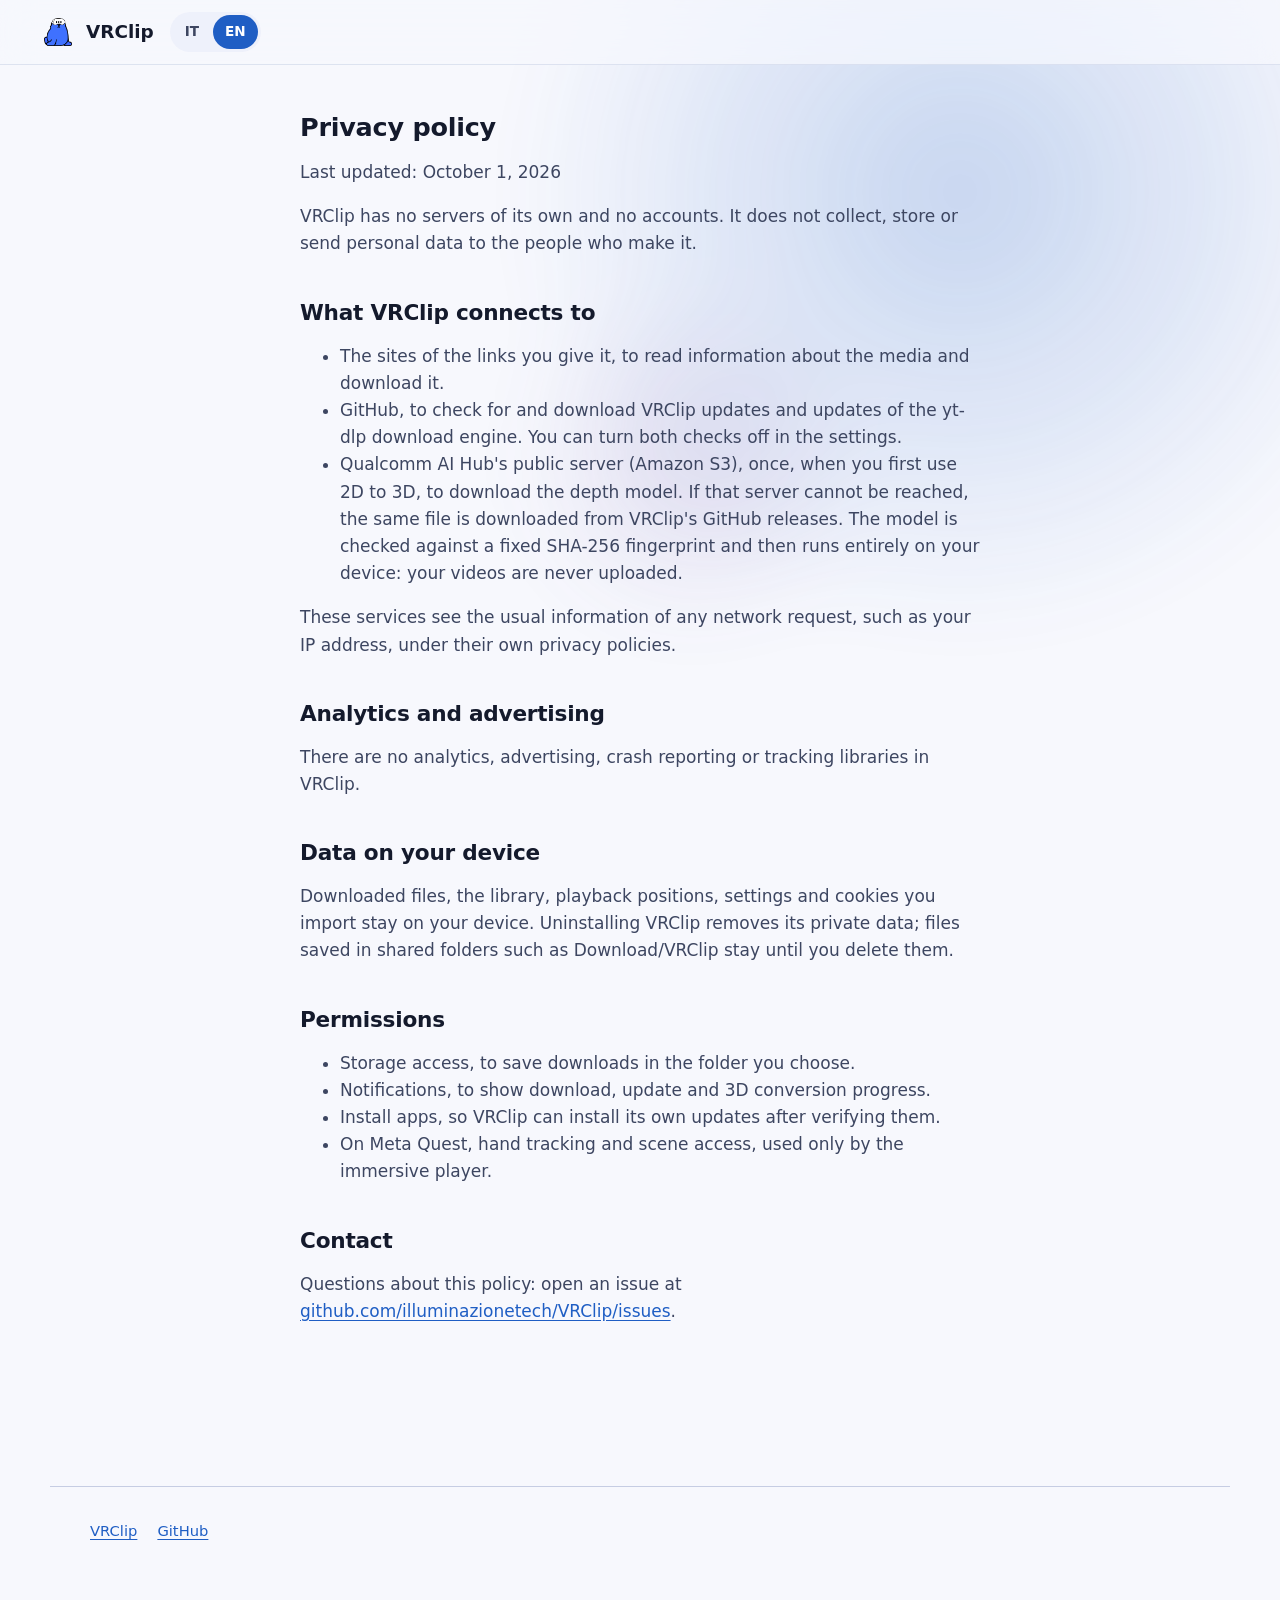
==== commit ae537a89: "fix(3d): reliable depth model download with resume and a second source The model download ran inside" ====
--- a/docs/privacy.html
+++ b/docs/privacy.html
@@ -32,7 +32,7 @@
     <ul>
       <li>The sites of the links you give it, to read information about the media and download it.</li>
       <li>GitHub, to check for and download VRClip updates and updates of the yt-dlp download engine. You can turn both checks off in the settings.</li>
-      <li>Qualcomm AI Hub's public server (Amazon S3), once, when you first use 2D to 3D, to download the depth model. The model is checked against a fixed SHA-256 fingerprint and then runs entirely on your device: your videos are never uploaded.</li>
+      <li>Qualcomm AI Hub's public server (Amazon S3), once, when you first use 2D to 3D, to download the depth model. If that server cannot be reached, the same file is downloaded from VRClip's GitHub releases. The model is checked against a fixed SHA-256 fingerprint and then runs entirely on your device: your videos are never uploaded.</li>
     </ul>
     <p>These services see the usual information of any network request, such as your IP address, under their own privacy policies.</p>
 
@@ -63,7 +63,7 @@
     <ul>
       <li>Ai siti dei link che gli fornisci, per leggere le informazioni sui contenuti e scaricarli.</li>
       <li>A GitHub, per cercare e scaricare gli aggiornamenti di VRClip e del motore di download yt-dlp. Puoi disattivare entrambi i controlli nelle impostazioni.</li>
-      <li>Al server pubblico di Qualcomm AI Hub (Amazon S3), una sola volta, quando usi per la prima volta il 2D→3D, per scaricare il modello di profondità. Il modello viene confrontato con un'impronta SHA-256 fissa e poi funziona interamente sul dispositivo: i tuoi video non vengono mai caricati.</li>
+      <li>Al server pubblico di Qualcomm AI Hub (Amazon S3), una sola volta, quando usi per la prima volta il 2D→3D, per scaricare il modello di profondità. Se quel server non risponde, lo stesso file viene scaricato dalle release di VRClip su GitHub. Il modello viene confrontato con un'impronta SHA-256 fissa e poi funziona interamente sul dispositivo: i tuoi video non vengono mai caricati.</li>
     </ul>
     <p>Questi servizi vedono le informazioni di qualsiasi richiesta di rete, come l'indirizzo IP, secondo le proprie informative.</p>
 
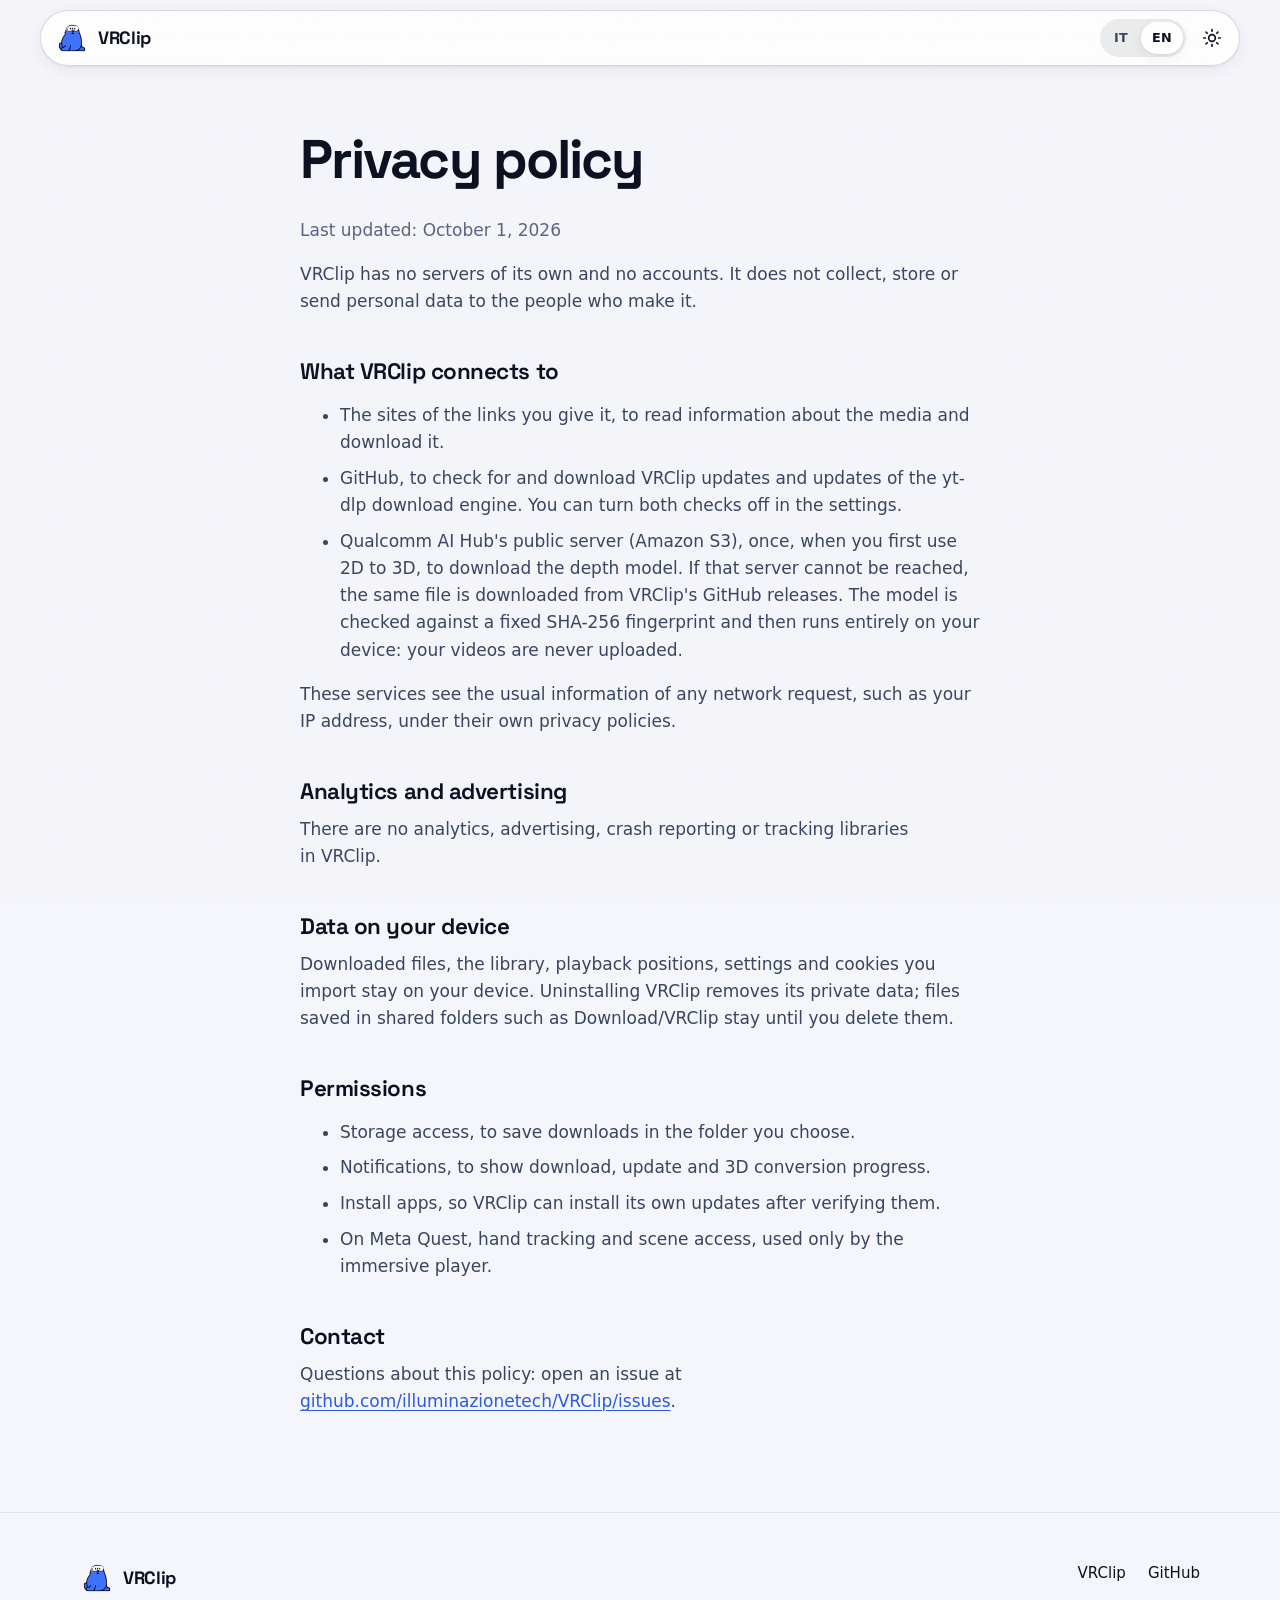
==== commit 8c1de024: "feat(site): new website with themes, motion and an interactive 3D demo The site gets a centered hero" ====
--- a/docs/privacy.html
+++ b/docs/privacy.html
@@ -6,19 +6,37 @@
 <title>VRClip privacy policy</title>
 <meta name="description" content="Privacy policy of VRClip for Android and Meta Quest." />
 <link rel="icon" type="image/png" href="assets/icon-flat.png" />
-<meta name="theme-color" content="#0b1020" />
+<meta name="theme-color" content="#05070d" media="(prefers-color-scheme: dark)" />
+<meta name="theme-color" content="#f5f6fb" media="(prefers-color-scheme: light)" />
 <meta name="color-scheme" content="dark light" />
+<script>
+  (function () {
+    var root = document.documentElement;
+    try {
+      var theme = localStorage.getItem("vrclip-theme");
+      if (theme === "light" || theme === "dark") root.setAttribute("data-theme", theme);
+    } catch (e) {}
+  })();
+</script>
+<link rel="preload" href="assets/fonts/space-grotesk.woff2" as="font" type="font/woff2" crossorigin />
 <link rel="stylesheet" href="style.css" />
+<script src="theme.js" defer></script>
 </head>
 <body>
-<header class="top-bar">
+<header class="top-bar scrolled" id="top-bar">
   <a class="brand" href="index.html" aria-label="VRClip">
-    <img src="assets/logo.png" alt="" width="36" height="36" />
+    <img src="assets/logo.png" alt="" width="34" height="34" />
     <span>VRClip</span>
   </a>
-  <div class="lang-switch" role="group" aria-label="Language">
-    <button type="button" data-lang="it" lang="it">IT</button>
-    <button type="button" data-lang="en" lang="en">EN</button>
+  <div class="bar-actions">
+    <div class="lang-switch" role="group" aria-label="Language">
+      <button type="button" data-lang="it" lang="it">IT</button>
+      <button type="button" data-lang="en" lang="en">EN</button>
+    </div>
+    <button type="button" class="icon-btn theme-toggle" aria-pressed="true" aria-label="Dark theme">
+      <svg aria-hidden="true" viewBox="0 0 24 24" class="sun"><circle cx="12" cy="12" r="4" /><path d="M12 2v2m0 16v2M4.9 4.9l1.4 1.4m11.4 11.4 1.4 1.4M2 12h2m16 0h2M4.9 19.1l1.4-1.4M17.7 6.3l1.4-1.4" /></svg>
+      <svg aria-hidden="true" viewBox="0 0 24 24" class="moon"><path d="M20 14.5A8 8 0 1 1 9.5 4a6.5 6.5 0 0 0 10.5 10.5Z" /></svg>
+    </button>
   </div>
 </header>
 
@@ -87,10 +105,18 @@
 </main>
 
 <footer class="footer">
-  <nav aria-label="Links">
-    <a href="index.html">VRClip</a>
-    <a href="https://github.com/illuminazionetech/VRClip">GitHub</a>
-  </nav>
+  <div class="wrap footer-grid">
+    <div class="footer-brand">
+      <a class="brand" href="index.html" aria-label="VRClip">
+        <img src="assets/logo.png" alt="" width="34" height="34" loading="lazy" />
+        <span>VRClip</span>
+      </a>
+    </div>
+    <nav aria-label="Links">
+      <a href="index.html">VRClip</a>
+      <a href="https://github.com/illuminazionetech/VRClip">GitHub</a>
+    </nav>
+  </div>
 </footer>
 
 <script>
@@ -115,6 +141,8 @@
         b.setAttribute("aria-pressed", String(b.dataset.lang === next));
       });
       document.title = next === "it" ? "Informativa sulla privacy di VRClip" : "VRClip privacy policy";
+      document.querySelectorAll(".theme-toggle").forEach((b) => b.setAttribute("aria-label", next === "it" ? "Tema scuro" : "Dark theme"));
+      document.querySelectorAll("[aria-label=Language],[aria-label=Lingua]").forEach((g) => g.setAttribute("aria-label", next === "it" ? "Lingua" : "Language"));
       if (remember) {
         try {
           localStorage.setItem("vrclip-lang", next);
--- a/docs/style.css
+++ b/docs/style.css
@@ -1,95 +1,179 @@
-/* VRClip website. Material 3 Expressive inspired tokens, no framework, no external requests. */
+/* VRClip website. No framework and no third-party requests: the display font is served from here. */
+
+@font-face {
+  font-family: "Space Grotesk";
+  font-style: normal;
+  font-display: swap;
+  font-weight: 300 700;
+  src: url("assets/fonts/space-grotesk.woff2") format("woff2-variations"), url("assets/fonts/space-grotesk.woff2") format("woff2");
+  unicode-range: U+0000-00FF, U+0131, U+0152-0153, U+02BB-02BC, U+02C6, U+02DA, U+02DC, U+0304, U+0308, U+0329, U+2000-206F,
+    U+20AC, U+2122, U+2191, U+2193, U+2212, U+2215, U+FEFF, U+FFFD;
+}
+
+/* ---- Tokens: dark is the default, light follows the system unless a theme was picked ---------- */
 
 :root {
   color-scheme: dark;
-  --bg: #0b1020;
-  --bg-2: #0f1630;
-  --surface: #141b33;
-  --surface-2: #1b2442;
-  --surface-3: #232e52;
-  --on-surface: #e6e9f5;
-  --on-surface-2: #b5bdd6;
-  --muted: #8f99b8;
-  --primary: #9ec1ff;
-  --on-primary: #00306b;
-  --primary-container: #1c3f7a;
-  --on-primary-container: #d6e3ff;
-  --accent: #7ce0d3;
-  --tertiary: #d7b8ff;
-  --outline: #3a466d;
-  --shadow: 0 18px 50px rgba(0, 0, 0, 0.45);
-  --radius-s: 14px;
-  --radius-m: 22px;
-  --radius-l: 32px;
-  --radius-full: 999px;
-  --ease-emph: cubic-bezier(0.2, 0, 0, 1);
-  --ease-spring: cubic-bezier(0.34, 1.4, 0.64, 1);
-  --max: 1180px;
+  --bg: #05070d;
+  --bg-2: #0a0e19;
+  --surface: #0d1220;
+  --surface-2: #131a2c;
+  --surface-3: #1b2440;
+  --glass: rgba(13, 18, 32, 0.62);
+  --glass-strong: rgba(13, 18, 32, 0.86);
+  --line: rgba(255, 255, 255, 0.08);
+  --line-strong: rgba(255, 255, 255, 0.16);
+  --text: #eef1fa;
+  --text-2: #b8c1d8;
+  --muted: #8b96b2;
+  --primary: #8db0ff;
+  --brand: #4f7cff;
+  --brand-2: #8b5cf6;
+  --accent: #5eead4;
+  --pink: #f0abfc;
+  --on-brand: #ffffff;
+  --grad: linear-gradient(100deg, #8db0ff 0%, #b69cff 45%, #5eead4 100%);
+  --grad-btn: linear-gradient(135deg, #4f7cff 0%, #7b5cff 60%, #a35cf6 100%);
+  --grid-line: rgba(141, 176, 255, 0.22);
+  --aurora-1: rgba(79, 124, 255, 0.55);
+  --aurora-2: rgba(139, 92, 246, 0.45);
+  --aurora-3: rgba(45, 212, 191, 0.32);
+  --device: #070910;
+  --shadow-s: 0 1px 2px rgba(0, 0, 0, 0.4), 0 4px 16px rgba(0, 0, 0, 0.28);
+  --shadow-l: 0 30px 80px -20px rgba(0, 0, 0, 0.7), 0 12px 30px -10px rgba(0, 0, 0, 0.5);
+  --glow: 0 10px 40px -8px rgba(79, 124, 255, 0.65);
+  --grain-opacity: 0.05;
+
+  --radius-s: 12px;
+  --radius-m: 20px;
+  --radius-l: 28px;
+  --radius-xl: 36px;
+  --ease-out: cubic-bezier(0.2, 0, 0, 1);
+  --ease-spring: cubic-bezier(0.34, 1.45, 0.64, 1);
+  --max: 1200px;
   --gutter: clamp(16px, 4vw, 40px);
+  --display: "Space Grotesk", system-ui, -apple-system, "Segoe UI", Roboto, sans-serif;
+  --body: system-ui, -apple-system, "Segoe UI", Roboto, "Noto Sans", sans-serif;
   font-synthesis: none;
 }
 
 @media (prefers-color-scheme: light) {
-  :root {
+  :root:not([data-theme="dark"]) {
     color-scheme: light;
-    --bg: #f7f8fd;
-    --bg-2: #eef1fb;
+    --bg: #f5f6fb;
+    --bg-2: #eceff8;
     --surface: #ffffff;
-    --surface-2: #eef1fb;
-    --surface-3: #e2e7f6;
-    --on-surface: #141a2c;
-    --on-surface-2: #3d4661;
-    --muted: #5d6784;
-    --primary: #1f5ec4;
-    --on-primary: #ffffff;
-    --primary-container: #d8e4ff;
-    --on-primary-container: #0b2e66;
-    --accent: #00796b;
-    --tertiary: #6b4fa8;
-    --outline: #c6cde3;
-    --shadow: 0 18px 50px rgba(20, 30, 70, 0.16);
-  }
-}
-
-* {
+    --surface-2: #f0f2f9;
+    --surface-3: #e3e7f3;
+    --glass: rgba(255, 255, 255, 0.66);
+    --glass-strong: rgba(255, 255, 255, 0.9);
+    --line: rgba(15, 23, 42, 0.08);
+    --line-strong: rgba(15, 23, 42, 0.16);
+    --text: #0a0f1f;
+    --text-2: #39445f;
+    --muted: #5a6480;
+    --primary: #2b59e0;
+    --brand: #2f5ee8;
+    --brand-2: #7c3aed;
+    --accent: #0d9488;
+    --pink: #c026d3;
+    --grad: linear-gradient(100deg, #2f5ee8 0%, #7c3aed 50%, #0891b2 100%);
+    --grad-btn: linear-gradient(135deg, #2f5ee8 0%, #5b4cf0 60%, #7c3aed 100%);
+    --grid-line: rgba(47, 94, 232, 0.2);
+    --aurora-1: rgba(79, 124, 255, 0.32);
+    --aurora-2: rgba(167, 139, 250, 0.3);
+    --aurora-3: rgba(45, 212, 191, 0.22);
+    --shadow-s: 0 1px 2px rgba(15, 23, 42, 0.06), 0 4px 16px rgba(15, 23, 42, 0.06);
+    --shadow-l: 0 30px 70px -24px rgba(30, 41, 90, 0.35), 0 12px 28px -12px rgba(30, 41, 90, 0.18);
+    --glow: 0 10px 34px -10px rgba(47, 94, 232, 0.6);
+    --grain-opacity: 0.035;
+  }
+}
+
+:root[data-theme="light"] {
+  color-scheme: light;
+  --bg: #f5f6fb;
+  --bg-2: #eceff8;
+  --surface: #ffffff;
+  --surface-2: #f0f2f9;
+  --surface-3: #e3e7f3;
+  --glass: rgba(255, 255, 255, 0.66);
+  --glass-strong: rgba(255, 255, 255, 0.9);
+  --line: rgba(15, 23, 42, 0.08);
+  --line-strong: rgba(15, 23, 42, 0.16);
+  --text: #0a0f1f;
+  --text-2: #39445f;
+  --muted: #5a6480;
+  --primary: #2b59e0;
+  --brand: #2f5ee8;
+  --brand-2: #7c3aed;
+  --accent: #0d9488;
+  --pink: #c026d3;
+  --grad: linear-gradient(100deg, #2f5ee8 0%, #7c3aed 50%, #0891b2 100%);
+  --grad-btn: linear-gradient(135deg, #2f5ee8 0%, #5b4cf0 60%, #7c3aed 100%);
+  --grid-line: rgba(47, 94, 232, 0.2);
+  --aurora-1: rgba(79, 124, 255, 0.32);
+  --aurora-2: rgba(167, 139, 250, 0.3);
+  --aurora-3: rgba(45, 212, 191, 0.22);
+  --shadow-s: 0 1px 2px rgba(15, 23, 42, 0.06), 0 4px 16px rgba(15, 23, 42, 0.06);
+  --shadow-l: 0 30px 70px -24px rgba(30, 41, 90, 0.35), 0 12px 28px -12px rgba(30, 41, 90, 0.18);
+  --glow: 0 10px 34px -10px rgba(47, 94, 232, 0.6);
+  --grain-opacity: 0.035;
+}
+
+/* ---- Base ---------------------------------------------------------------------------------------- */
+
+*,
+*::before,
+*::after {
   box-sizing: border-box;
 }
 
 html {
   scroll-behavior: smooth;
-  scroll-padding-top: 84px;
+  scroll-padding-top: 96px;
+  -webkit-text-size-adjust: 100%;
+  text-size-adjust: 100%;
+  overflow-x: hidden;
+  overflow-x: clip;
+}
+
+html:has(dialog[open]) {
+  overflow: hidden;
 }
 
 body {
   margin: 0;
   background: var(--bg);
-  color: var(--on-surface);
-  font-family: system-ui, -apple-system, "Segoe UI", Roboto, "Noto Sans", sans-serif;
+  color: var(--text);
+  font-family: var(--body);
   font-size: 17px;
   line-height: 1.6;
   -webkit-font-smoothing: antialiased;
+  -moz-osx-font-smoothing: grayscale;
   overflow-x: hidden;
-}
-
-/* Soft light behind the hero: two blurred color fields, fixed so they do not scroll. */
-body::before {
+  overflow-x: clip;
+}
+
+/* Film grain over everything, very faint: it keeps large gradients from banding. */
+body::after {
   content: "";
   position: fixed;
-  inset: -20vmax -10vmax auto auto;
-  width: 70vmax;
-  height: 70vmax;
-  background:
-    radial-gradient(closest-side, color-mix(in oklab, var(--primary) 32%, transparent), transparent),
-    radial-gradient(closest-side at 20% 80%, color-mix(in oklab, var(--tertiary) 22%, transparent), transparent);
-  filter: blur(40px);
-  opacity: 0.7;
+  inset: 0;
+  z-index: 100;
   pointer-events: none;
-  z-index: -1;
+  opacity: var(--grain-opacity);
+  background-image: url("data:image/svg+xml,%3Csvg xmlns='http://www.w3.org/2000/svg' width='160' height='160'%3E%3Cfilter id='n'%3E%3CfeTurbulence type='fractalNoise' baseFrequency='.9' numOctaves='2' stitchTiles='stitch'/%3E%3C/filter%3E%3Crect width='100%25' height='100%25' filter='url(%23n)'/%3E%3C/svg%3E");
 }
 
 a {
   color: var(--primary);
   text-underline-offset: 3px;
+  text-decoration-thickness: 1px;
+}
+
+a:hover {
+  text-decoration-thickness: 2px;
 }
 
 img {
@@ -98,11 +182,25 @@
   display: block;
 }
 
+svg {
+  fill: none;
+  stroke: currentColor;
+  stroke-width: 2;
+  stroke-linecap: round;
+  stroke-linejoin: round;
+}
+
+button {
+  font: inherit;
+  color: inherit;
+}
+
 code,
 kbd {
   font-family: ui-monospace, "JetBrains Mono", Menlo, Consolas, monospace;
-  font-size: 0.88em;
+  font-size: 0.86em;
   background: var(--surface-3);
+  border: 1px solid var(--line);
   border-radius: 8px;
   padding: 0.1em 0.45em;
   overflow-wrap: anywhere;
@@ -111,246 +209,644 @@
 h1,
 h2,
 h3,
-h4 {
-  line-height: 1.15;
-  letter-spacing: -0.01em;
+h4,
+h5 {
+  font-family: var(--display);
+  line-height: 1.1;
+  letter-spacing: -0.02em;
   margin: 0 0 0.5em;
+  text-wrap: balance;
 }
 
 h2 {
-  font-size: clamp(1.8rem, 3.6vw, 2.6rem);
-  text-wrap: balance;
-}
-
-section {
+  font-size: clamp(2rem, 4.4vw, 3.4rem);
+  font-weight: 650;
+  letter-spacing: -0.035em;
+}
+
+h3 {
+  font-size: 1.22rem;
+  font-weight: 620;
+}
+
+p {
+  margin: 0 0 1em;
+  text-wrap: pretty;
+}
+
+.muted {
+  color: var(--muted);
+}
+
+.small {
+  font-size: 0.88rem;
+}
+
+:focus-visible {
+  outline: 2px solid var(--primary);
+  outline-offset: 3px;
+  border-radius: 8px;
+}
+
+::selection {
+  background: color-mix(in srgb, var(--brand) 40%, transparent);
+}
+
+.skip-link {
+  position: absolute;
+  left: 16px;
+  top: -60px;
+  z-index: 200;
+  background: var(--brand);
+  color: var(--on-brand);
+  padding: 10px 16px;
+  border-radius: 999px;
+  text-decoration: none;
+  font-weight: 600;
+  transition: top 0.2s var(--ease-out);
+}
+
+.skip-link:focus {
+  top: 12px;
+}
+
+.wrap {
+  width: 100%;
   max-width: var(--max);
   margin: 0 auto;
-  padding: clamp(56px, 9vw, 104px) var(--gutter) 0;
-}
-
-.section-lead {
-  color: var(--on-surface-2);
-  margin-top: -0.2em;
-}
-
-.muted {
-  color: var(--muted);
-}
-
-.small {
-  font-size: 0.9rem;
-}
-
-:focus-visible {
-  outline: 3px solid var(--primary);
-  outline-offset: 3px;
-  border-radius: 8px;
-}
-
-.skip-link {
-  position: absolute;
-  left: 12px;
-  top: -60px;
-  z-index: 50;
-  background: var(--primary);
-  color: var(--on-primary);
-  padding: 10px 18px;
-  border-radius: var(--radius-full);
-  font-weight: 600;
-  text-decoration: none;
-  transition: top 0.2s var(--ease-emph);
-}
-
-.skip-link:focus {
-  top: 12px;
-}
-
-/* ---- Top bar ---------------------------------------------------------------------------- */
+  padding: 0 var(--gutter);
+}
+
+.wrap.narrow {
+  max-width: 920px;
+}
+
+/* ---- Top bar ------------------------------------------------------------------------------------ */
 
 .top-bar {
-  position: sticky;
-  top: 0;
-  z-index: 20;
+  position: fixed;
+  top: max(10px, env(safe-area-inset-top));
+  left: 50%;
+  z-index: 60;
+  width: min(calc(100% - 20px), var(--max));
+  transform: translateX(-50%);
   display: flex;
   align-items: center;
-  gap: 16px;
-  padding: 12px var(--gutter);
-  background: color-mix(in oklab, var(--bg) 78%, transparent);
-  backdrop-filter: blur(16px) saturate(1.4);
-  -webkit-backdrop-filter: blur(16px) saturate(1.4);
-  border-bottom: 1px solid color-mix(in oklab, var(--outline) 50%, transparent);
+  gap: 12px;
+  padding: 7px 7px 7px 14px;
+  border-radius: 999px;
+  background: var(--glass);
+  border: 1px solid var(--line);
+  -webkit-backdrop-filter: blur(18px) saturate(1.5);
+  backdrop-filter: blur(18px) saturate(1.5);
+  transition:
+    background-color 0.3s var(--ease-out),
+    border-color 0.3s var(--ease-out),
+    box-shadow 0.3s var(--ease-out);
+}
+
+.top-bar.scrolled {
+  background: var(--glass-strong);
+  border-color: var(--line-strong);
+  box-shadow: var(--shadow-s);
+}
+
+.top-bar .progress {
+  position: absolute;
+  left: 22px;
+  right: 22px;
+  bottom: -1px;
+  height: 2px;
+  border-radius: 2px;
+  background: var(--grad);
+  transform-origin: left;
+  transform: scaleX(var(--progress, 0));
+  opacity: 0.9;
+  pointer-events: none;
 }
 
 .brand {
+  display: inline-flex;
+  align-items: center;
+  gap: 9px;
+  color: var(--text);
+  text-decoration: none;
+  font-family: var(--display);
+  font-weight: 700;
+  font-size: 1.12rem;
+  letter-spacing: -0.02em;
+  flex-shrink: 0;
+}
+
+.brand img {
+  width: 34px;
+  height: 34px;
+  transition: transform 0.5s var(--ease-spring);
+}
+
+.brand:hover img {
+  transform: rotate(-8deg) scale(1.08);
+}
+
+.nav {
+  display: flex;
+  gap: 2px;
+  margin: 0 auto;
+}
+
+.nav a {
+  position: relative;
+  color: var(--text-2);
+  text-decoration: none;
+  font-size: 0.94rem;
+  font-weight: 500;
+  padding: 8px 14px;
+  border-radius: 999px;
+  white-space: nowrap;
+  transition:
+    color 0.2s,
+    background-color 0.2s;
+}
+
+.nav a:hover {
+  color: var(--text);
+  background: var(--line);
+}
+
+.nav a[aria-current] {
+  color: var(--text);
+  background: color-mix(in srgb, var(--brand) 18%, transparent);
+}
+
+.bar-actions {
   display: flex;
   align-items: center;
-  gap: 10px;
-  font-weight: 700;
-  font-size: 1.15rem;
-  color: var(--on-surface);
-  text-decoration: none;
-}
-
-.brand img {
-  border-radius: 10px;
-}
-
-.nav {
-  display: flex;
-  gap: 4px;
+  gap: 6px;
   margin-left: auto;
 }
 
-.nav a {
-  color: var(--on-surface-2);
-  text-decoration: none;
-  padding: 8px 14px;
-  border-radius: var(--radius-full);
-  font-size: 0.95rem;
-  transition: background 0.2s var(--ease-emph), color 0.2s var(--ease-emph);
-}
-
-.nav a:hover {
-  background: var(--surface-2);
-  color: var(--on-surface);
-}
-
-.lang-switch {
+.nav + .bar-actions {
+  margin-left: 0;
+}
+
+.lang-switch,
+.theme-choice {
   display: inline-flex;
   padding: 3px;
   gap: 2px;
-  background: var(--surface-2);
-  border-radius: var(--radius-full);
-}
-
-.lang-switch button {
+  border-radius: 999px;
+  background: var(--line);
+}
+
+.lang-switch button,
+.theme-choice button {
   border: 0;
   background: transparent;
-  color: var(--on-surface-2);
-  font: inherit;
-  font-size: 0.85rem;
-  font-weight: 600;
-  padding: 6px 12px;
-  border-radius: var(--radius-full);
+  color: var(--text-2);
+  font-size: 0.8rem;
+  font-weight: 650;
+  letter-spacing: 0.02em;
+  padding: 6px 11px;
+  border-radius: 999px;
   cursor: pointer;
-  transition: background 0.25s var(--ease-emph), color 0.25s var(--ease-emph);
-}
-
-.lang-switch button[aria-pressed="true"] {
-  background: var(--primary);
-  color: var(--on-primary);
-}
-
-@media (max-width: 860px) {
+  transition:
+    background-color 0.25s var(--ease-out),
+    color 0.25s var(--ease-out);
+}
+
+.lang-switch button[aria-pressed="true"],
+.theme-choice button[aria-pressed="true"] {
+  background: var(--surface);
+  color: var(--text);
+  box-shadow: var(--shadow-s);
+}
+
+.icon-btn {
+  display: inline-grid;
+  place-items: center;
+  width: 40px;
+  height: 40px;
+  padding: 0;
+  border: 0;
+  border-radius: 999px;
+  background: transparent;
+  color: var(--text);
+  cursor: pointer;
+  transition:
+    background-color 0.2s,
+    transform 0.35s var(--ease-spring),
+    opacity 0.2s;
+}
+
+.icon-btn:hover {
+  background: var(--line);
+}
+
+.icon-btn:active {
+  transform: scale(0.9);
+}
+
+.icon-btn svg {
+  width: 20px;
+  height: 20px;
+}
+
+.icon-btn.outline {
+  width: 48px;
+  height: 48px;
+  border: 1px solid var(--line-strong);
+}
+
+.icon-btn:disabled {
+  opacity: 0.35;
+  cursor: default;
+  background: transparent;
+  transform: none;
+}
+
+.theme-toggle svg {
+  grid-area: 1 / 1;
+  transition:
+    transform 0.5s var(--ease-spring),
+    opacity 0.3s;
+}
+
+.theme-toggle[aria-pressed="true"] .sun,
+.theme-toggle[aria-pressed="false"] .moon {
+  opacity: 0;
+  transform: rotate(-90deg) scale(0.4);
+}
+
+.menu-btn {
+  display: none;
+}
+
+.menu-btn path {
+  transition:
+    transform 0.35s var(--ease-out),
+    opacity 0.2s;
+  transform-origin: 12px 12px;
+}
+
+.top-bar.open .menu-btn .l1 {
+  transform: translateY(4px) rotate(45deg);
+}
+
+.top-bar.open .menu-btn .l2 {
+  transform: translateY(-4px) rotate(-45deg);
+}
+
+@media (max-width: 1020px) {
+  .menu-btn {
+    display: inline-grid;
+  }
+
   .nav {
+    position: absolute;
+    top: calc(100% + 8px);
+    left: 0;
+    right: 0;
+    flex-direction: column;
+    gap: 2px;
+    margin: 0;
+    padding: 8px;
+    border-radius: 24px;
+    background: var(--surface);
+    border: 1px solid var(--line-strong);
+    box-shadow: var(--shadow-l);
+    opacity: 0;
+    visibility: hidden;
+    transform: translateY(-8px) scale(0.98);
+    transform-origin: top center;
+    transition:
+      opacity 0.22s var(--ease-out),
+      transform 0.3s var(--ease-out),
+      visibility 0s linear 0.3s;
+  }
+
+  .top-bar.open .nav {
+    opacity: 1;
+    visibility: visible;
+    transform: none;
+    transition:
+      opacity 0.22s var(--ease-out),
+      transform 0.35s var(--ease-spring),
+      visibility 0s;
+  }
+
+  .nav a {
+    padding: 13px 16px;
+    font-size: 1.02rem;
+    border-radius: 16px;
+  }
+
+  .bar-actions {
+    margin-left: auto !important;
+  }
+}
+
+@media (max-width: 380px) {
+  .top-bar {
+    gap: 6px;
+    padding-left: 10px;
+  }
+
+  .brand span {
     display: none;
   }
-  .lang-switch {
-    margin-left: auto;
-  }
-}
-
-/* ---- Hero --------------------------------------------------------------------------------- */
+}
+
+/* ---- Buttons ------------------------------------------------------------------------------------ */
+
+.btn {
+  position: relative;
+  display: inline-flex;
+  align-items: center;
+  justify-content: center;
+  gap: 10px;
+  min-height: 56px;
+  padding: 0 26px;
+  border-radius: 999px;
+  font-weight: 650;
+  font-size: 1rem;
+  text-decoration: none;
+  white-space: nowrap;
+  isolation: isolate;
+  overflow: hidden;
+  transition:
+    transform 0.4s var(--ease-spring),
+    box-shadow 0.3s var(--ease-out),
+    background-color 0.3s,
+    border-color 0.3s,
+    color 0.3s;
+}
+
+.btn svg {
+  width: 20px;
+  height: 20px;
+  flex-shrink: 0;
+}
+
+.btn:hover {
+  transform: translateY(-2px);
+  text-decoration: none;
+}
+
+.btn:active {
+  transform: translateY(0) scale(0.97);
+  transition-duration: 0.1s;
+}
+
+.btn-primary {
+  color: var(--on-brand);
+  background: var(--grad-btn);
+  box-shadow: var(--glow);
+}
+
+/* A sheen that sweeps across the main button on hover. */
+.btn-primary::after {
+  content: "";
+  position: absolute;
+  inset: 0;
+  z-index: -1;
+  background: linear-gradient(110deg, transparent 30%, rgba(255, 255, 255, 0.28) 50%, transparent 70%);
+  transform: translateX(-120%);
+  transition: transform 0.8s var(--ease-out);
+}
+
+.btn-primary:hover::after {
+  transform: translateX(120%);
+}
+
+.btn-primary:hover {
+  box-shadow: 0 14px 44px -8px color-mix(in srgb, var(--brand) 80%, transparent);
+}
+
+.btn-primary .i-ok {
+  display: none;
+}
+
+.btn-primary.started {
+  background: linear-gradient(135deg, #0f9f84, #14b8a6);
+  box-shadow: 0 10px 34px -10px rgba(20, 184, 166, 0.7);
+}
+
+.btn-primary.started .i-dl {
+  display: none;
+}
+
+.btn-primary.started .i-ok {
+  display: block;
+  animation: pop 0.5s var(--ease-spring);
+}
+
+.btn-ghost {
+  color: var(--text);
+  background: var(--glass);
+  border: 1px solid var(--line-strong);
+  -webkit-backdrop-filter: blur(10px);
+  backdrop-filter: blur(10px);
+}
+
+.btn-ghost:hover {
+  background: var(--surface-2);
+}
+
+.btn-ghost svg {
+  transition: transform 0.4s var(--ease-spring);
+}
+
+#guide-btn:hover svg {
+  transform: translateY(3px);
+}
+
+@keyframes pop {
+  from {
+    transform: scale(0.3);
+    opacity: 0;
+  }
+}
+
+/* ---- Hero --------------------------------------------------------------------------------------- */
 
 .hero {
-  display: grid;
-  grid-template-columns: minmax(0, 1.05fr) minmax(0, 1fr);
-  gap: clamp(24px, 5vw, 64px);
+  position: relative;
+  isolation: isolate;
+  overflow: hidden;
+  padding: clamp(112px, 16vh, 168px) 0 clamp(48px, 7vw, 88px);
+}
+
+.hero-bg {
+  position: absolute;
+  inset: 0;
+  z-index: -1;
+  pointer-events: none;
+  overflow: hidden;
+}
+
+.aurora {
+  position: absolute;
+  border-radius: 50%;
+  will-change: transform;
+}
+
+.aurora.a1 {
+  width: 62vmax;
+  height: 62vmax;
+  top: -34vmax;
+  right: -14vmax;
+  background: radial-gradient(closest-side, var(--aurora-1), transparent);
+  animation: drift-a 22s ease-in-out infinite alternate;
+}
+
+.aurora.a2 {
+  width: 48vmax;
+  height: 48vmax;
+  top: -8vmax;
+  left: -22vmax;
+  background: radial-gradient(closest-side, var(--aurora-2), transparent);
+  animation: drift-b 26s ease-in-out infinite alternate;
+}
+
+.aurora.a3 {
+  width: 40vmax;
+  height: 40vmax;
+  bottom: -24vmax;
+  right: 12vmax;
+  background: radial-gradient(closest-side, var(--aurora-3), transparent);
+  animation: drift-a 30s ease-in-out infinite alternate-reverse;
+}
+
+@keyframes drift-a {
+  to {
+    transform: translate(-8vmax, 6vmax) scale(1.12);
+  }
+}
+
+@keyframes drift-b {
+  to {
+    transform: translate(10vmax, 4vmax) scale(0.92);
+  }
+}
+
+/* The floor grid of a virtual room, receding toward the horizon. */
+.floor {
+  position: absolute;
+  left: -50%;
+  right: -50%;
+  bottom: -2px;
+  height: 52%;
+  background-image:
+    linear-gradient(var(--grid-line) 1px, transparent 1px),
+    linear-gradient(90deg, var(--grid-line) 1px, transparent 1px);
+  background-size: 56px 56px;
+  transform: perspective(420px) rotateX(64deg);
+  transform-origin: bottom center;
+  -webkit-mask-image: linear-gradient(to top, #000 0%, transparent 85%);
+  mask-image: linear-gradient(to top, #000 0%, transparent 85%);
+  animation: floor 3.2s linear infinite;
+}
+
+@keyframes floor {
+  to {
+    background-position: 0 56px;
+  }
+}
+
+.hero-inner {
+  display: flex;
+  flex-direction: column;
   align-items: center;
-  padding-top: clamp(32px, 7vw, 88px);
+}
+
+.hero-copy {
+  width: 100%;
+  max-width: 1040px;
+  text-align: center;
+  container-type: inline-size;
 }
 
 .eyebrow {
-  display: inline-block;
-  margin: 0 0 18px;
-  padding: 6px 14px;
-  border-radius: var(--radius-full);
-  background: var(--primary-container);
-  color: var(--on-primary-container);
-  font-size: 0.85rem;
-  font-weight: 600;
-}
-
+  display: inline-flex;
+  align-items: center;
+  gap: 10px;
+  margin: 0 0 22px;
+  padding: 7px 14px 7px 12px;
+  border-radius: 999px;
+  background: var(--glass);
+  border: 1px solid var(--line-strong);
+  color: var(--text-2);
+  font-size: 0.88rem;
+  font-weight: 550;
+  -webkit-backdrop-filter: blur(10px);
+  backdrop-filter: blur(10px);
+}
+
+.eyebrow .dot {
+  width: 8px;
+  height: 8px;
+  border-radius: 50%;
+  background: var(--accent);
+  box-shadow: 0 0 0 0 color-mix(in srgb, var(--accent) 60%, transparent);
+  animation: ping 2.4s var(--ease-out) infinite;
+}
+
+@keyframes ping {
+  70%,
+  100% {
+    box-shadow: 0 0 0 9px transparent;
+  }
+}
+
+/* One sentence per line, sized to the column so the longest one never wraps. */
 .hero h1 {
-  font-size: clamp(2.2rem, 4.6vw, 3.5rem);
-  text-wrap: balance;
-  letter-spacing: -0.025em;
-  background: linear-gradient(120deg, var(--on-surface) 30%, var(--primary) 70%, var(--tertiary));
+  font-size: clamp(2rem, 8vw, 6.4rem);
+  font-size: clamp(2rem, 9.2cqi, 6.4rem);
+  font-weight: 680;
+  letter-spacing: -0.045em;
+  line-height: 0.98;
+  margin-bottom: 28px;
+}
+
+.hero h1 .line {
+  display: block;
+}
+
+.grad {
+  background: var(--grad);
+  background-size: 200% 100%;
   -webkit-background-clip: text;
   background-clip: text;
   color: transparent;
+  animation: grad-pan 8s ease-in-out infinite alternate;
+  padding-bottom: 0.06em;
+}
+
+@keyframes grad-pan {
+  to {
+    background-position: 100% 0;
+  }
 }
 
 .lead {
-  font-size: clamp(1.05rem, 1.6vw, 1.2rem);
-  color: var(--on-surface-2);
-  max-width: 38em;
+  font-size: clamp(1.06rem, 1.5vw, 1.26rem);
+  color: var(--text-2);
+  max-width: 40em;
+  margin: 0 auto 32px;
 }
 
 .cta {
   display: flex;
   flex-wrap: wrap;
+  justify-content: center;
   gap: 12px;
-  margin: 28px 0 12px;
-}
-
-.btn {
-  display: inline-flex;
-  align-items: center;
-  gap: 10px;
-  min-height: 56px;
-  padding: 0 28px;
-  border-radius: var(--radius-full);
-  font-weight: 650;
-  font-size: 1.02rem;
-  text-decoration: none;
-  transition:
-    transform 0.35s var(--ease-spring),
-    border-radius 0.35s var(--ease-spring),
-    background 0.25s var(--ease-emph),
-    box-shadow 0.25s var(--ease-emph);
-}
-
-.btn svg {
-  width: 22px;
-  height: 22px;
-  fill: none;
-  stroke: currentColor;
-  stroke-width: 2.2;
-  stroke-linecap: round;
-  stroke-linejoin: round;
-}
-
-.btn:hover {
-  transform: translateY(-2px);
-}
-
-/* Material 3 Expressive: pressed buttons morph toward a squarer shape. */
-.btn:active {
-  transform: scale(0.97);
-  border-radius: 16px;
-}
-
-.btn-primary {
-  background: var(--primary);
-  color: var(--on-primary);
-  box-shadow: 0 10px 30px color-mix(in oklab, var(--primary) 40%, transparent);
-}
-
-.btn-primary.started {
-  background: var(--accent);
-}
-
-.btn-tonal {
-  background: var(--surface-2);
-  color: var(--on-surface);
 }
 
 .dl-meta {
+  margin: 16px 0 0;
+  min-height: 1.5em;
   color: var(--muted);
-  font-size: 0.92rem;
-  min-height: 1.6em;
-  margin: 0;
+  font-size: 0.9rem;
 }
 
 .dl-other {
@@ -360,504 +856,1667 @@
 
 .dl-other summary {
   cursor: pointer;
-  color: var(--on-surface-2);
+  color: var(--text-2);
+  width: fit-content;
+  margin: 0 auto;
+  border-radius: 6px;
 }
 
 .dl-other ul {
   list-style: none;
-  padding: 8px 0 0;
-  margin: 0;
-  display: grid;
-  gap: 6px;
+  margin: 10px auto 0;
+  text-align: left;
+  padding: 6px;
+  border-radius: var(--radius-m);
+  background: var(--glass-strong);
+  border: 1px solid var(--line);
   max-width: 460px;
 }
 
 .dl-other li {
   display: flex;
   justify-content: space-between;
-  gap: 12px;
-  padding: 8px 14px;
-  background: var(--surface);
-  border-radius: var(--radius-s);
+  gap: 16px;
+  padding: 8px 12px;
+  border-radius: 12px;
+}
+
+.dl-other li:hover {
+  background: var(--line);
 }
 
 .dl-other .size {
   color: var(--muted);
-  white-space: nowrap;
+  font-variant-numeric: tabular-nums;
 }
 
 .chips {
   list-style: none;
   display: flex;
   flex-wrap: wrap;
+  justify-content: center;
   gap: 8px;
   padding: 0;
-  margin: 22px 0 0;
+  margin: 26px 0 0;
 }
 
 .chips li {
-  padding: 6px 14px;
-  border: 1px solid var(--outline);
-  border-radius: var(--radius-full);
+  display: inline-flex;
+  align-items: center;
+  gap: 8px;
+  padding: 7px 14px;
+  border-radius: 999px;
+  border: 1px solid var(--line-strong);
+  color: var(--text-2);
   font-size: 0.88rem;
-  color: var(--on-surface-2);
-}
-
+  font-weight: 500;
+}
+
+.chips li::before {
+  content: "";
+  width: 7px;
+  height: 7px;
+  border-radius: 50%;
+  background: var(--grad);
+}
+
+/* Devices floating in a virtual room. The stage leans back and straightens up as the page scrolls,
+   and turns a little with the pointer. */
 .hero-art {
+  width: min(100%, 1060px);
+  margin-top: clamp(40px, 7vw, 80px);
+  perspective: 1800px;
+}
+
+.rig {
+  --lift: min(1, var(--sy, 0) / 480);
   position: relative;
-  min-height: 460px;
+  aspect-ratio: 2.05;
+  transform-style: preserve-3d;
+  transform: rotateX(calc((1 - var(--lift)) * 18deg - var(--ty, 0) * 6deg)) rotateY(calc(var(--tx, 0) * 10deg))
+    scale(calc(0.92 + var(--lift) * 0.08));
+  transform-origin: 50% 80%;
+  transition: transform 0.6s var(--ease-out);
 }
 
 .device {
   position: absolute;
   overflow: hidden;
-  box-shadow: var(--shadow);
-  border: 1px solid color-mix(in oklab, var(--outline) 70%, transparent);
-  background: #000;
+  background: var(--device);
+  box-shadow: var(--shadow-l);
+  outline: 1px solid rgba(255, 255, 255, 0.1);
+  outline-offset: -1px;
 }
 
 .device img {
   width: 100%;
-}
-
-.device.tablet {
+  height: 100%;
+  object-fit: cover;
+}
+
+.device.panel {
+  top: 4%;
+  left: 0;
+  width: 82%;
+  aspect-ratio: 1170 / 539;
+  border-radius: clamp(12px, 2.2vw, 28px);
+  border: clamp(3px, 0.6vw, 8px) solid var(--device);
+  transform: translateZ(0);
+  animation: float-a 9s ease-in-out infinite;
+}
+
+.device.phone {
   right: 0;
-  top: 8%;
-  width: 92%;
-  border-radius: 26px;
-  transform: perspective(1400px) rotateY(-12deg) rotateX(4deg);
-  animation: float 9s ease-in-out infinite;
-}
-
-.device.phone {
-  left: 2%;
-  bottom: -6%;
-  width: 38%;
-  border-radius: 30px;
-  border-width: 6px;
-  border-color: #0a0d18;
-  animation: float 9s ease-in-out -4.5s infinite;
-}
-
-@keyframes float {
+  top: 2%;
+  width: 22%;
+  aspect-ratio: 540 / 1171;
+  border-radius: clamp(14px, 2.6vw, 34px);
+  border: clamp(3px, 0.6vw, 8px) solid var(--device);
+  transform: translateZ(80px);
+  animation: float-b 8s ease-in-out infinite;
+}
+
+@keyframes float-a {
+  50% {
+    translate: 0 -10px;
+  }
+}
+
+@keyframes float-b {
+  50% {
+    translate: 0 12px;
+  }
+}
+
+.badge {
+  position: absolute;
+  padding: 8px 14px;
+  border-radius: 999px;
+  font-family: var(--display);
+  font-weight: 700;
+  font-size: clamp(0.78rem, 1.3vw, 1.05rem);
+  color: var(--text);
+  background: var(--glass-strong);
+  border: 1px solid var(--line-strong);
+  box-shadow: var(--shadow-s);
+  -webkit-backdrop-filter: blur(12px);
+  backdrop-filter: blur(12px);
+}
+
+.badge.b1 {
+  top: -4%;
+  left: 6%;
+  transform: translateZ(140px);
+  animation: float-b 7s ease-in-out infinite;
+}
+
+.badge.b2 {
+  left: 34%;
+  bottom: 0;
+  transform: translateZ(120px);
+  animation: float-a 8.5s ease-in-out infinite;
+}
+
+.badge.b3 {
+  right: 19%;
+  top: 46%;
+  transform: translateZ(170px);
+  color: var(--on-brand);
+  background: var(--grad-btn);
+  border-color: transparent;
+  animation: float-a 6.5s ease-in-out infinite;
+}
+
+/* Entrance: the title rises line by line, then the rest follows. */
+.js .hero-copy > *,
+.js .hero h1 .line,
+.js .hero-art {
+  animation: rise 0.9s var(--ease-out) both;
+}
+
+.js .hero h1 {
+  animation: none;
+}
+
+.js .hero h1 .line:nth-child(1) {
+  animation-delay: 0.08s;
+}
+
+.js .hero h1 .line:nth-child(2) {
+  animation-delay: 0.18s;
+}
+
+.js .hero h1 .line:nth-child(3) {
+  animation-delay: 0.28s, 0s;
+  animation-name: rise, grad-pan;
+  animation-duration: 0.9s, 8s;
+  animation-timing-function: var(--ease-out), ease-in-out;
+  animation-iteration-count: 1, infinite;
+  animation-direction: normal, alternate;
+}
+
+.js .hero .lead {
+  animation-delay: 0.34s;
+}
+
+.js .hero .cta {
+  animation-delay: 0.42s;
+}
+
+.js .hero .dl-meta,
+.js .hero .dl-other {
+  animation-delay: 0.48s;
+}
+
+.js .hero .chips {
+  animation-delay: 0.54s;
+}
+
+.js .hero-art {
+  animation: rise-art 1.2s var(--ease-out) 0.2s both;
+}
+
+@keyframes rise {
+  from {
+    opacity: 0;
+    transform: translateY(26px);
+    filter: blur(6px);
+  }
+}
+
+@keyframes rise-art {
+  from {
+    opacity: 0;
+    transform: translateY(40px) scale(0.94);
+  }
+}
+
+@media (max-width: 620px) {
+  /* On a phone a bigger title is worth letting the longest sentence wrap. */
+  .hero h1 {
+    font-size: clamp(2.2rem, 11.5cqi, 3.2rem);
+    line-height: 1.02;
+  }
+
+  .badge {
+    padding: 5px 10px;
+  }
+
+  .device.phone {
+    width: 24%;
+  }
+}
+
+/* ---- Marquee -------------------------------------------------------------------------------- */
+
+.marquee {
+  display: flex;
+  overflow: hidden;
+  border-block: 1px solid var(--line);
+  background: color-mix(in srgb, var(--bg-2) 70%, transparent);
+  -webkit-mask-image: linear-gradient(90deg, transparent, #000 10%, #000 90%, transparent);
+  mask-image: linear-gradient(90deg, transparent, #000 10%, #000 90%, transparent);
+}
+
+.marquee-track {
+  display: flex;
+  flex-shrink: 0;
+  gap: 0;
+  margin: 0;
+  padding: 18px 0;
+  list-style: none;
+  animation: marquee 46s linear infinite;
+}
+
+.marquee-track li {
+  display: inline-flex;
+  align-items: center;
+  white-space: nowrap;
+  font-family: var(--display);
+  font-size: 1.05rem;
+  font-weight: 550;
+  color: var(--text-2);
+}
+
+.marquee-track li::after {
+  content: "";
+  width: 6px;
+  height: 6px;
+  margin: 0 28px;
+  border-radius: 2px;
+  background: var(--grad);
+  transform: rotate(45deg);
+}
+
+.marquee:hover .marquee-track {
+  animation-play-state: paused;
+}
+
+@keyframes marquee {
+  to {
+    transform: translateX(-100%);
+  }
+}
+
+/* ---- Sections --------------------------------------------------------------------------------- */
+
+.section {
+  position: relative;
+  padding: clamp(64px, 9vw, 120px) 0;
+}
+
+.section-head {
+  max-width: 760px;
+  margin-bottom: clamp(32px, 5vw, 56px);
+}
+
+.section-head.split {
+  max-width: none;
+  display: flex;
+  align-items: flex-end;
+  justify-content: space-between;
+  gap: 24px;
+}
+
+.section-head.split > div:first-child {
+  max-width: 760px;
+}
+
+.kicker {
+  display: inline-flex;
+  align-items: center;
+  gap: 10px;
+  margin: 0 0 14px;
+  font-family: var(--display);
+  font-size: 0.86rem;
+  font-weight: 650;
+  letter-spacing: 0.12em;
+  text-transform: uppercase;
+  color: var(--primary);
+}
+
+.kicker::before {
+  content: "";
+  width: 22px;
+  height: 2px;
+  border-radius: 2px;
+  background: var(--grad);
+}
+
+.section-lead {
+  color: var(--text-2);
+  font-size: 1.08rem;
+  margin: 0;
+}
+
+/* Elements slide in once when they reach the screen; without script they are simply there. */
+.js .reveal {
+  opacity: 0;
+  transform: translateY(32px);
+  transition:
+    opacity 0.8s var(--ease-out),
+    transform 0.9s var(--ease-out);
+  transition-delay: calc(var(--d, 0) * 90ms);
+}
+
+.js .reveal.in {
+  opacity: 1;
+  transform: none;
+}
+
+/* ---- Features: bento grid ------------------------------------------------------------------- */
+
+.bento {
+  display: grid;
+  grid-template-columns: repeat(3, minmax(0, 1fr));
+  grid-auto-rows: minmax(220px, auto);
+  grid-auto-flow: row dense;
+  gap: 16px;
+}
+
+.tile {
+  position: relative;
+  isolation: isolate;
+  overflow: hidden;
+  display: flex;
+  flex-direction: column;
+  padding: 28px;
+  border-radius: var(--radius-l);
+  background: var(--surface);
+  border: 1px solid var(--line);
+  box-shadow: var(--shadow-s);
+}
+
+/* A soft light under the pointer, shared by all tiles so it flows from one to the next. */
+.tile::before {
+  content: "";
+  position: absolute;
+  inset: 0;
+  z-index: -1;
+  background: radial-gradient(480px circle at var(--mx, -999px) var(--my, -999px), color-mix(in srgb, var(--brand) 14%, transparent), transparent 60%);
+  pointer-events: none;
+}
+
+.tile::after {
+  content: "";
+  position: absolute;
+  inset: 0;
+  border-radius: inherit;
+  padding: 1px;
+  background: radial-gradient(360px circle at var(--mx, -999px) var(--my, -999px), color-mix(in srgb, var(--primary) 70%, transparent), transparent 60%);
+  -webkit-mask:
+    linear-gradient(#000 0 0) content-box,
+    linear-gradient(#000 0 0);
+  -webkit-mask-composite: xor;
+  mask:
+    linear-gradient(#000 0 0) content-box exclude,
+    linear-gradient(#000 0 0);
+  pointer-events: none;
+}
+
+.tile h3 {
+  margin-top: auto;
+}
+
+.tile p {
+  color: var(--text-2);
+  margin: 0;
+  font-size: 0.98rem;
+}
+
+.tile-icon {
+  display: grid;
+  place-items: center;
+  width: 56px;
+  height: 56px;
+  margin-bottom: 28px;
+  border-radius: 18px;
+  color: var(--primary);
+  background: color-mix(in srgb, var(--brand) 14%, transparent);
+  border: 1px solid color-mix(in srgb, var(--brand) 26%, transparent);
+  transition:
+    border-radius 0.6s var(--ease-spring),
+    transform 0.6s var(--ease-spring);
+}
+
+.tile-icon svg {
+  width: 26px;
+  height: 26px;
+}
+
+/* The icon's container morphs toward a circle on hover, like the app's expressive shapes. */
+.tile:hover .tile-icon {
+  border-radius: 50%;
+  transform: rotate(-8deg) scale(1.06);
+}
+
+.tile:hover .spin {
+  animation: turn 1.2s var(--ease-out);
+}
+
+.globe .meridian {
+  transform-origin: 12px 12px;
+  animation: meridian 6s ease-in-out infinite;
+}
+
+@keyframes meridian {
+  50% {
+    transform: scaleX(0.2);
+  }
+}
+
+@keyframes turn {
+  to {
+    transform: rotate(360deg);
+  }
+}
+
+.tile-big {
+  grid-column: span 2;
+  grid-row: span 2;
+  padding: 0;
+}
+
+.tile-quest {
+  grid-column: 2 / span 2;
+}
+
+.tile-copy {
+  padding: 26px 30px 30px;
+  margin-top: auto;
+}
+
+.tile-copy h3 {
+  font-size: 1.5rem;
+}
+
+.tile-visual {
+  position: relative;
+  flex: 1;
+  min-height: 240px;
+  overflow: hidden;
+  border-bottom: 1px solid var(--line);
+}
+
+.tile-visual img {
+  position: absolute;
+  inset: 0;
+  width: 100%;
+  height: 100%;
+  object-fit: cover;
+}
+
+/* 2D to 3D: a scan line sweeps across the frame and leaves its depth map behind. */
+.scan .scan-depth {
+  clip-path: inset(0 0 0 var(--scan, 50%));
+  animation: scan 7s ease-in-out infinite;
+}
+
+.scan-line {
+  position: absolute;
+  top: 0;
+  bottom: 0;
+  left: var(--scan, 50%);
+  width: 2px;
+  margin-left: -1px;
+  background: #fff;
+  box-shadow:
+    0 0 18px 4px rgba(141, 176, 255, 0.8),
+    0 0 2px rgba(255, 255, 255, 1);
+  animation: scan-line 7s ease-in-out infinite;
+}
+
+@keyframes scan {
   0%,
   100% {
-    translate: 0 0;
+    clip-path: inset(0 0 0 88%);
   }
   50% {
-    translate: 0 -10px;
-  }
-}
-
-@media (max-width: 860px) {
-  .hero {
+    clip-path: inset(0 0 0 12%);
+  }
+}
+
+@keyframes scan-line {
+  0%,
+  100% {
+    left: 88%;
+  }
+  50% {
+    left: 12%;
+  }
+}
+
+.tile-visual::after {
+  content: "";
+  position: absolute;
+  inset: auto 0 0;
+  height: 40%;
+  background: linear-gradient(to top, color-mix(in srgb, var(--surface) 80%, transparent), transparent);
+  pointer-events: none;
+}
+
+.panel-visual {
+  perspective: 900px;
+  background:
+    radial-gradient(circle at 70% 20%, color-mix(in srgb, var(--brand-2) 30%, transparent), transparent 60%),
+    radial-gradient(circle at 20% 90%, color-mix(in srgb, var(--accent) 22%, transparent), transparent 55%),
+    var(--surface-2);
+}
+
+.panel-visual img {
+  inset: 12% 10% auto 10%;
+  width: 80%;
+  height: auto;
+  border-radius: 18px;
+  border: 5px solid var(--device);
+  box-shadow: var(--shadow-l);
+  transform: rotateY(-12deg) rotateX(4deg);
+  transition: transform 0.9s var(--ease-out);
+}
+
+.tile-quest:hover .panel-visual img {
+  transform: rotateY(-4deg) rotateX(2deg) translateY(-4px) scale(1.02);
+}
+
+.tag {
+  display: inline-block;
+  vertical-align: 0.2em;
+  margin-left: 6px;
+  padding: 3px 10px;
+  border-radius: 999px;
+  font-family: var(--body);
+  font-size: 0.72rem;
+  font-weight: 700;
+  letter-spacing: 0.04em;
+  text-transform: uppercase;
+  color: var(--on-brand);
+  background: var(--grad-btn);
+}
+
+@media (max-width: 960px) {
+  .bento {
+    grid-template-columns: repeat(2, minmax(0, 1fr));
+  }
+
+  .tile-big,
+  .tile-quest {
+    grid-column: span 2;
+    grid-row: auto;
+  }
+}
+
+@media (max-width: 620px) {
+  .bento {
     grid-template-columns: 1fr;
-  }
-  .hero-art {
+    grid-auto-rows: auto;
+  }
+
+  .tile-big,
+  .tile-quest {
+    grid-column: auto;
+  }
+
+  .tile {
+    padding: 24px;
+  }
+
+  .tile-big {
+    padding: 0;
+  }
+
+  .tile-visual {
     min-height: 0;
-    aspect-ratio: 4 / 3;
-  }
-}
-
-/* ---- Features ----------------------------------------------------------------------------- */
-
-.feature-grid {
+    aspect-ratio: 16 / 10;
+    flex: none;
+  }
+
+  .tile-copy {
+    padding: 22px 24px 26px;
+  }
+
+  .tile-icon {
+    margin-bottom: 20px;
+  }
+}
+
+/* ---- Screenshots ------------------------------------------------------------------------------ */
+
+.gallery-nav {
+  display: flex;
+  gap: 8px;
+  flex-shrink: 0;
+}
+
+.gallery {
+  --edge: max(var(--gutter), calc((100% - var(--max)) / 2 + var(--gutter)));
+  display: flex;
+  gap: clamp(14px, 2vw, 24px);
+  overflow-x: auto;
+  overscroll-behavior-x: contain;
+  scroll-snap-type: x mandatory;
+  scroll-padding-inline: var(--edge);
+  padding: 8px var(--edge) 24px;
+  align-items: flex-start;
+  scrollbar-width: none;
+  cursor: grab;
+  outline-offset: -4px;
+  --cap: 2.8em;
+  --stack-gap: 18px;
+  --h-wide: clamp(150px, 25vh, 250px);
+  --h-tall: calc(2 * var(--h-wide) + var(--cap) + 12px + var(--stack-gap));
+}
+
+.gallery::-webkit-scrollbar {
+  display: none;
+}
+
+.gallery.dragging {
+  scroll-snap-type: none;
+  cursor: grabbing;
+  user-select: none;
+}
+
+.gallery.dragging .shot-open {
+  pointer-events: none;
+}
+
+.shot,
+.shot-stack {
+  flex: 0 0 auto;
+  margin: 0;
+  scroll-snap-align: start;
+}
+
+.shot-stack {
+  display: flex;
+  flex-direction: column;
+  align-items: flex-start;
+  gap: var(--stack-gap);
+}
+
+.shot-open {
+  display: block;
+  padding: 0;
+  border: 0;
+  background: var(--device);
+  cursor: zoom-in;
+  overflow: hidden;
+  box-shadow: var(--shadow-l);
+  outline: 1px solid var(--line-strong);
+  outline-offset: -1px;
+  transition:
+    transform 0.5s var(--ease-spring),
+    box-shadow 0.4s var(--ease-out);
+}
+
+.shot-open:focus-visible {
+  outline: 2px solid var(--primary);
+  outline-offset: 3px;
+}
+
+.shot-open:hover {
+  transform: translateY(-6px);
+}
+
+.shot-open img {
+  -webkit-user-drag: none;
+  user-select: none;
+  transition: transform 0.8s var(--ease-out);
+}
+
+.shot-open:hover img {
+  transform: scale(1.03);
+}
+
+.shot.tall .shot-open {
+  height: var(--h-tall);
+  aspect-ratio: 540 / 1171;
+  border-radius: clamp(26px, 3vw, 38px);
+  border: 7px solid var(--device);
+}
+
+.shot.wide .shot-open {
+  height: var(--h-wide);
+  border-radius: 20px;
+  border: 6px solid var(--device);
+}
+
+.shot.big .shot-open {
+  height: var(--h-tall);
+  border-radius: 28px;
+  border-width: 7px;
+}
+
+.shot.wide .shot-open img,
+.shot.tall .shot-open img {
+  height: 100%;
+  width: auto;
+}
+
+/* The caption wraps to the screenshot's width instead of widening it. */
+.shot figcaption {
+  width: 0;
+  min-width: 100%;
+  height: var(--cap);
+  margin-top: 12px;
+  color: var(--text-2);
+  font-size: 0.94rem;
+  font-weight: 500;
+  line-height: 1.4;
+}
+
+@media (max-width: 620px) {
+  .section-head.split {
+    flex-direction: column;
+    align-items: flex-start;
+  }
+
+  .gallery-nav {
+    display: none;
+  }
+
+  .gallery {
+    --h-tall: 460px;
+  }
+
+  .shot.wide .shot-open,
+  .shot.big .shot-open {
+    height: auto;
+    width: calc(100vw - 2 * var(--gutter) - 24px);
+    border-radius: 18px;
+    border-width: 5px;
+  }
+
+  .shot.wide .shot-open img {
+    width: 100%;
+    height: auto;
+  }
+
+  .shot.big {
+    align-self: center;
+  }
+}
+
+/* Full-size view */
+.lightbox {
+  width: 100vw;
+  height: 100dvh;
+  max-width: none;
+  max-height: none;
+  margin: 0;
+  padding: clamp(16px, 4vw, 56px) clamp(16px, 8vw, 120px);
+  border: 0;
+  background: transparent;
+  color: #fff;
+  overflow: hidden;
+}
+
+.lightbox[open] {
   display: grid;
-  grid-template-columns: repeat(auto-fill, minmax(min(100%, 320px), 1fr));
-  gap: 16px;
-  margin-top: 28px;
-}
-
-.feature {
-  background: var(--surface);
-  border-radius: var(--radius-m);
-  padding: 26px;
-  border: 1px solid color-mix(in oklab, var(--outline) 45%, transparent);
-  transition: transform 0.4s var(--ease-spring), border-radius 0.4s var(--ease-spring), background 0.3s;
-}
-
-.feature:hover {
-  transform: translateY(-4px);
+  place-items: center;
+}
+
+.lightbox::backdrop {
+  background: rgba(3, 5, 10, 0.86);
+  -webkit-backdrop-filter: blur(10px);
+  backdrop-filter: blur(10px);
+  animation: fade 0.3s var(--ease-out);
+}
+
+.lightbox figure {
+  margin: 0;
+  display: flex;
+  flex-direction: column;
+  align-items: center;
+  gap: 14px;
+  max-width: 100%;
+  max-height: 100%;
+  animation: zoom-in 0.45s var(--ease-spring);
+}
+
+.lightbox img {
+  max-width: min(100%, 1280px);
+  max-height: calc(100dvh - 140px);
+  width: auto;
+  height: auto;
+  border-radius: 18px;
+  box-shadow: 0 30px 90px rgba(0, 0, 0, 0.6);
+}
+
+.lightbox.tall img {
+  border-radius: 30px;
+}
+
+.lightbox figcaption {
+  color: rgba(255, 255, 255, 0.86);
+  text-align: center;
+}
+
+.lightbox .icon-btn {
+  position: absolute;
+  color: #fff;
+  background: rgba(255, 255, 255, 0.12);
+  width: 48px;
+  height: 48px;
+}
+
+.lightbox .icon-btn:hover {
+  background: rgba(255, 255, 255, 0.22);
+}
+
+.lb-close {
+  top: max(16px, env(safe-area-inset-top));
+  right: 16px;
+}
+
+.lb-prev,
+.lb-next {
+  top: 50%;
+  margin-top: -24px;
+}
+
+.lb-prev {
+  left: 16px;
+}
+
+.lb-next {
+  right: 16px;
+}
+
+@media (max-width: 620px) {
+  .lb-prev,
+  .lb-next {
+    top: auto;
+    bottom: max(16px, env(safe-area-inset-bottom));
+    margin-top: 0;
+  }
+
+  .lightbox img {
+    max-height: calc(100dvh - 200px);
+  }
+}
+
+@keyframes fade {
+  from {
+    opacity: 0;
+  }
+}
+
+@keyframes zoom-in {
+  from {
+    opacity: 0;
+    transform: scale(0.94);
+  }
+}
+
+/* ---- 2D to 3D -------------------------------------------------------------------------------- */
+
+.depth {
+  background:
+    radial-gradient(60% 50% at 85% 50%, color-mix(in srgb, var(--brand-2) 12%, transparent), transparent 70%),
+    radial-gradient(40% 40% at 10% 80%, color-mix(in srgb, var(--accent) 8%, transparent), transparent 70%);
+}
+
+.depth-grid {
+  display: grid;
+  grid-template-columns: minmax(0, 0.9fr) minmax(0, 1.1fr);
+  gap: clamp(32px, 5vw, 72px);
+  align-items: center;
+}
+
+.depth-copy p:not(.kicker) {
+  color: var(--text-2);
+}
+
+.depth-stage {
+  position: relative;
+  aspect-ratio: 16 / 10;
   border-radius: var(--radius-l);
-  background: var(--surface-2);
-}
-
-.feature svg {
+  overflow: hidden;
+  background: var(--device);
+  box-shadow: var(--shadow-l);
+  outline: 1px solid var(--line-strong);
+  outline-offset: -1px;
+  touch-action: pan-y;
+}
+
+.depth-stage canvas,
+.depth-stage .mode-img {
+  position: absolute;
+  inset: 0;
+  width: 100%;
+  height: 100%;
+  opacity: 0;
+  transition: opacity 0.45s var(--ease-out);
+}
+
+.depth-stage .mode-img {
+  object-fit: contain;
+}
+
+.depth-stage .mode-img[data-for="source"],
+.depth-stage .mode-img[data-for="depth"],
+.depth-stage .mode-img[data-for="anaglyph"],
+.depth-stage .fallback {
+  object-fit: cover;
+}
+
+.depth-stage[data-mode="live"] canvas.ready,
+.depth-stage.no-gl[data-mode="live"] .fallback,
+.depth-stage[data-mode="source"] .mode-img[data-for="source"],
+.depth-stage[data-mode="depth"] .mode-img[data-for="depth"],
+.depth-stage[data-mode="sbs"] .mode-img[data-for="sbs"],
+.depth-stage[data-mode="anaglyph"] .mode-img[data-for="anaglyph"] {
+  opacity: 1;
+}
+
+.depth-stage[data-mode="live"]:not(.no-gl) {
+  cursor: ew-resize;
+}
+
+.depth-stage.no-gl canvas {
+  display: none;
+}
+
+.drag-hint {
+  position: absolute;
+  left: 50%;
+  bottom: 16px;
+  display: grid;
+  place-items: center;
   width: 44px;
   height: 44px;
-  padding: 10px;
-  border-radius: 14px;
-  background: var(--primary-container);
-  stroke: var(--on-primary-container);
-  fill: none;
-  stroke-width: 1.9;
-  stroke-linecap: round;
-  stroke-linejoin: round;
-  margin-bottom: 14px;
-}
-
-.feature h3 {
-  font-size: 1.15rem;
-}
-
-.feature p {
-  margin: 0;
-  color: var(--on-surface-2);
-}
-
-.feature.new {
-  background: linear-gradient(145deg, color-mix(in oklab, var(--primary-container) 70%, var(--surface)), var(--surface));
-}
-
-.tag {
-  display: inline-block;
-  vertical-align: middle;
-  margin-left: 6px;
-  padding: 2px 10px;
-  border-radius: var(--radius-full);
-  background: var(--accent);
-  color: #00201c;
-  font-size: 0.72rem;
-  font-weight: 700;
-  letter-spacing: 0.02em;
-  text-transform: uppercase;
-}
-
-/* ---- Screenshots -------------------------------------------------------------------------- */
-
-.gallery {
+  margin-left: -22px;
+  border-radius: 50%;
+  color: #fff;
+  background: rgba(5, 7, 13, 0.55);
+  border: 1px solid rgba(255, 255, 255, 0.2);
+  -webkit-backdrop-filter: blur(8px);
+  backdrop-filter: blur(8px);
+  pointer-events: none;
+  transition: opacity 0.3s;
+  animation: nudge 2.4s ease-in-out infinite;
+}
+
+.drag-hint svg {
+  width: 22px;
+  height: 22px;
+}
+
+.depth-stage:not([data-mode="live"]) .drag-hint,
+.depth-stage.no-gl .drag-hint,
+.depth-stage:hover .drag-hint {
+  opacity: 0;
+}
+
+@keyframes nudge {
+  25% {
+    transform: translateX(-5px);
+  }
+  75% {
+    transform: translateX(5px);
+  }
+}
+
+.depth-modes {
   display: flex;
-  gap: 18px;
-  overflow-x: auto;
-  scroll-snap-type: x mandatory;
-  padding: 18px 4px 22px;
-  margin-top: 12px;
-  scrollbar-color: var(--outline) transparent;
-}
-
-.shot {
-  margin: 0;
-  flex: 0 0 auto;
-  scroll-snap-align: center;
-}
-
-.shot img {
-  border-radius: var(--radius-m);
-  box-shadow: var(--shadow);
-  border: 1px solid color-mix(in oklab, var(--outline) 60%, transparent);
-}
-
-.shot.tall img {
-  height: min(560px, 70vh);
-  width: auto;
-}
-
-.shot.wide img {
-  height: min(360px, 46vh);
-  width: auto;
-}
-
-.shot figcaption {
-  margin-top: 12px;
-  color: var(--on-surface-2);
-  font-size: 0.92rem;
-  max-width: 34ch;
-}
-
-/* ---- 2D to 3D ----------------------------------------------------------------------------- */
-
-.depth {
-  display: grid;
-  grid-template-columns: minmax(0, 0.9fr) minmax(0, 1.1fr);
-  gap: clamp(24px, 4vw, 48px);
-  align-items: start;
-}
-
-.depth-copy p {
-  color: var(--on-surface-2);
-}
-
-.depth-steps {
-  display: grid;
-  grid-template-columns: 1fr 1fr;
-  gap: 14px;
-}
-
-.depth-steps figure {
-  margin: 0;
-}
-
-.depth-steps .span {
-  grid-column: 1 / -1;
-}
-
-.depth-steps img {
-  width: 100%;
-  border-radius: var(--radius-s);
-}
-
-.depth-steps figcaption {
-  font-size: 0.88rem;
+  flex-wrap: wrap;
+  gap: 6px;
+  margin-top: 16px;
+}
+
+.depth-modes button {
+  min-height: 40px;
+  padding: 0 16px;
+  border-radius: 999px;
+  border: 1px solid var(--line-strong);
+  background: transparent;
+  color: var(--text-2);
+  font-size: 0.9rem;
+  font-weight: 600;
+  cursor: pointer;
+  transition:
+    background-color 0.25s,
+    color 0.25s,
+    border-color 0.25s,
+    border-radius 0.4s var(--ease-spring),
+    transform 0.35s var(--ease-spring);
+}
+
+.depth-modes button:hover {
+  background: var(--line);
+  color: var(--text);
+}
+
+.depth-modes button:active {
+  transform: scale(0.95);
+}
+
+.depth-modes button[aria-pressed="true"] {
+  color: var(--on-brand);
+  background: var(--brand);
+  border-color: transparent;
+  border-radius: 12px;
+}
+
+.depth-caption {
+  margin: 14px 2px 0;
+  min-height: 3.2em;
   color: var(--muted);
-  margin-top: 6px;
-}
-
-@media (max-width: 860px) {
-  .depth {
+  font-size: 0.94rem;
+}
+
+@media (max-width: 900px) {
+  .depth-grid {
     grid-template-columns: 1fr;
   }
 }
 
-/* ---- What's new --------------------------------------------------------------------------- */
+/* ---- What's new ------------------------------------------------------------------------------ */
 
 .card {
+  position: relative;
+  padding: clamp(24px, 4vw, 40px);
+  border-radius: var(--radius-l);
   background: var(--surface);
-  border-radius: var(--radius-l);
-  padding: clamp(20px, 3vw, 36px);
-  border: 1px solid color-mix(in oklab, var(--outline) 45%, transparent);
+  border: 1px solid var(--line);
+  box-shadow: var(--shadow-s);
+}
+
+.release::before {
+  content: "";
+  position: absolute;
+  inset: -1px;
+  z-index: -1;
+  border-radius: inherit;
+  background: var(--grad);
+  opacity: 0.28;
+  filter: blur(26px);
+}
+
+.release.loading::after {
+  content: "";
+  display: block;
+  height: 4px;
+  margin-top: 8px;
+  border-radius: 4px;
+  background: linear-gradient(90deg, transparent, var(--primary), transparent);
+  background-size: 50% 100%;
+  background-repeat: no-repeat;
+  animation: loading 1.3s ease-in-out infinite;
+}
+
+@keyframes loading {
+  from {
+    background-position: -50% 0;
+  }
+  to {
+    background-position: 150% 0;
+  }
 }
 
 .release-head {
   display: flex;
   flex-wrap: wrap;
   align-items: baseline;
-  justify-content: space-between;
-  gap: 4px 16px;
+  gap: 4px 14px;
+  margin-bottom: 18px;
+  padding-bottom: 18px;
+  border-bottom: 1px solid var(--line);
 }
 
 .release-head h3 {
-  font-size: 1.5rem;
   margin: 0;
+  font-size: 1.6rem;
 }
 
 .release-head p {
   margin: 0;
+  flex-basis: 100%;
+}
+
+.release-head .version {
+  padding: 3px 10px;
+  border-radius: 8px;
+  font-family: var(--display);
+  font-weight: 700;
+  font-size: 0.85rem;
+  color: var(--on-brand);
+  background: var(--grad-btn);
+}
+
+.release-body h4 {
+  font-size: 1.1rem;
+  margin: 1.4em 0 0.6em;
+}
+
+.release-body h5 {
+  font-size: 1rem;
+  margin: 1.2em 0 0.5em;
+  color: var(--text-2);
 }
 
 .release-body {
-  max-height: 520px;
-  overflow-y: auto;
-  margin-top: 12px;
-  padding-right: 8px;
   overflow-wrap: anywhere;
 }
 
-.release-body h4,
-.release-body h5 {
-  margin: 1.2em 0 0.4em;
-  font-size: 1.05rem;
-}
-
 .release-body ul {
+  margin: 0 0 1em;
   padding-left: 1.2em;
-  margin: 0.4em 0;
 }
 
 .release-body li {
-  margin: 0.25em 0;
-  color: var(--on-surface-2);
-}
-
-/* ---- Install ------------------------------------------------------------------------------ */
+  margin: 0.35em 0;
+  color: var(--text-2);
+}
+
+.release-body li::marker {
+  color: var(--primary);
+}
+
+.release-more {
+  margin: 20px 0 0;
+  font-weight: 600;
+}
+
+/* ---- Install --------------------------------------------------------------------------------- */
 
 .tabs {
-  display: inline-flex;
-  gap: 4px;
-  padding: 4px;
-  background: var(--surface-2);
-  border-radius: var(--radius-full);
-  margin: 8px 0 24px;
-  max-width: 100%;
-  overflow-x: auto;
-}
-
-.tabs button {
+  position: relative;
+  display: grid;
+  grid-template-columns: 1fr 1fr;
+  width: min(100%, 560px);
+  padding: 5px;
+  margin-bottom: 36px;
+  border-radius: 999px;
+  background: var(--surface);
+  border: 1px solid var(--line);
+  box-shadow: var(--shadow-s);
+}
+
+.tab-pill {
+  position: absolute;
+  top: 5px;
+  bottom: 5px;
+  left: 5px;
+  width: calc(50% - 5px);
+  border-radius: 999px;
+  background: var(--grad-btn);
+  box-shadow: var(--glow);
+  transition: transform 0.5s var(--ease-spring);
+}
+
+.tabs[data-active="quest"] .tab-pill {
+  transform: translateX(100%);
+}
+
+.tabs [role="tab"] {
+  position: relative;
+  min-height: 48px;
+  padding: 8px 14px;
   border: 0;
-  font: inherit;
-  font-weight: 600;
-  padding: 10px 20px;
-  border-radius: var(--radius-full);
+  border-radius: 999px;
   background: transparent;
-  color: var(--on-surface-2);
+  color: var(--text-2);
+  font-weight: 650;
+  font-size: 0.96rem;
+  line-height: 1.25;
   cursor: pointer;
-  white-space: nowrap;
-  transition: background 0.3s var(--ease-emph), color 0.3s var(--ease-emph);
-}
-
-.tabs button[aria-selected="true"] {
-  background: var(--primary);
-  color: var(--on-primary);
-}
-
-@media (max-width: 520px) {
-  .tabs {
-    display: grid;
-    grid-template-columns: 1fr 1fr;
-    width: 100%;
-    border-radius: 20px;
-  }
-
-  .tabs button {
-    white-space: normal;
-    padding: 10px 12px;
-    border-radius: 16px;
-    line-height: 1.25;
-  }
+  transition: color 0.3s;
+}
+
+.tabs [role="tab"][aria-selected="true"] {
+  color: var(--on-brand);
+}
+
+.tab-panel {
+  animation: rise 0.6s var(--ease-out);
+}
+
+.tab-panel[hidden] {
+  display: none;
 }
 
 .steps {
   list-style: none;
   counter-reset: step;
+  margin: 0;
   padding: 0;
-  margin: 0;
-  display: grid;
-  gap: 14px;
 }
 
 .steps li {
+  position: relative;
   counter-increment: step;
-  position: relative;
-  padding: 22px 24px 22px 84px;
-  background: var(--surface);
-  border-radius: var(--radius-m);
-  border: 1px solid color-mix(in oklab, var(--outline) 45%, transparent);
-}
-
+  padding: 0 0 34px 72px;
+}
+
+/* A line through the numbers joins the steps into a path. */
 .steps li::before {
   content: counter(step);
   position: absolute;
-  left: 24px;
-  top: 22px;
-  width: 40px;
-  height: 40px;
+  left: 0;
+  top: -6px;
   display: grid;
   place-items: center;
-  border-radius: 14px;
-  background: var(--primary-container);
-  color: var(--on-primary-container);
+  width: 48px;
+  height: 48px;
+  border-radius: 16px;
+  font-family: var(--display);
   font-weight: 700;
+  font-size: 1.15rem;
+  color: var(--primary);
+  background: var(--surface);
+  border: 1px solid color-mix(in srgb, var(--brand) 40%, transparent);
+  box-shadow: var(--shadow-s);
+}
+
+.steps li::after {
+  content: "";
+  position: absolute;
+  left: 23px;
+  top: 48px;
+  bottom: 2px;
+  width: 2px;
+  border-radius: 2px;
+  background: linear-gradient(to bottom, color-mix(in srgb, var(--brand) 50%, transparent), var(--line));
+}
+
+.steps li:last-child {
+  padding-bottom: 0;
+}
+
+.steps li:last-child::after {
+  display: none;
 }
 
 .steps h3 {
+  margin-bottom: 6px;
+}
+
+.steps p {
+  color: var(--text-2);
+  margin: 0;
+}
+
+.note {
+  margin: 32px 0 0;
+  padding: 18px 22px;
+  border-radius: var(--radius-m);
+  background: color-mix(in srgb, var(--brand) 10%, transparent);
+  border: 1px solid color-mix(in srgb, var(--brand) 24%, transparent);
+  color: var(--text-2);
+}
+
+@media (max-width: 520px) {
+  .tabs {
+    border-radius: 22px;
+  }
+
+  .tab-pill {
+    border-radius: 18px;
+  }
+
+  .tabs [role="tab"] {
+    border-radius: 18px;
+    min-height: 56px;
+  }
+
+  .steps li {
+    padding-left: 62px;
+  }
+
+  .steps li::before {
+    width: 42px;
+    height: 42px;
+    border-radius: 14px;
+  }
+
+  .steps li::after {
+    left: 20px;
+    top: 42px;
+  }
+}
+
+/* ---- FAQ ------------------------------------------------------------------------------------- */
+
+.faq-grid {
+  display: grid;
+  grid-template-columns: minmax(0, 0.8fr) minmax(0, 1.2fr);
+  gap: clamp(24px, 5vw, 72px);
+  align-items: start;
+}
+
+.faq-grid .section-head {
+  position: sticky;
+  top: 110px;
+}
+
+.faq-list {
+  display: grid;
+  gap: 10px;
+}
+
+.faq-list details {
+  border-radius: var(--radius-m);
+  background: var(--surface);
+  border: 1px solid var(--line);
+  transition:
+    border-color 0.3s,
+    box-shadow 0.3s,
+    background-color 0.3s;
+}
+
+.faq-list details:hover {
+  border-color: var(--line-strong);
+}
+
+.faq-list details[open] {
+  border-color: color-mix(in srgb, var(--brand) 40%, transparent);
+  box-shadow: var(--shadow-s);
+}
+
+.faq-list summary {
+  position: relative;
+  list-style: none;
+  cursor: pointer;
+  padding: 20px 64px 20px 24px;
+  font-family: var(--display);
+  font-weight: 600;
   font-size: 1.08rem;
-  margin-bottom: 0.3em;
-}
-
-.steps p {
+  line-height: 1.35;
+  border-radius: var(--radius-m);
+}
+
+.faq-list summary::-webkit-details-marker {
+  display: none;
+}
+
+/* A plus that turns into a minus. */
+.faq-list summary::before,
+.faq-list summary::after {
+  content: "";
+  position: absolute;
+  right: 26px;
+  top: 50%;
+  width: 14px;
+  height: 2px;
+  margin-top: -1px;
+  border-radius: 2px;
+  background: var(--primary);
+  transition: transform 0.4s var(--ease-spring);
+}
+
+.faq-list summary::after {
+  transform: rotate(90deg);
+}
+
+.faq-list details[open] summary::after {
+  transform: rotate(0deg);
+}
+
+.faq-list details p {
   margin: 0;
-  color: var(--on-surface-2);
-}
-
-.note {
-  margin-top: 16px;
-  padding: 16px 20px;
-  border-radius: var(--radius-m);
-  background: var(--surface-2);
-  color: var(--on-surface-2);
-}
-
-@media (max-width: 560px) {
-  .steps li {
-    padding: 72px 20px 20px;
-  }
-  .steps li::before {
-    left: 20px;
-    top: 20px;
-  }
-}
-
-/* ---- FAQ ---------------------------------------------------------------------------------- */
-
-.faq details {
+  padding: 0 24px 22px;
+  color: var(--text-2);
+}
+
+@supports (interpolate-size: allow-keywords) {
+  .faq-list {
+    interpolate-size: allow-keywords;
+  }
+
+  .faq-list details::details-content {
+    height: 0;
+    overflow: clip;
+    opacity: 0;
+    transition:
+      height 0.4s var(--ease-out),
+      opacity 0.3s var(--ease-out),
+      content-visibility 0.4s allow-discrete;
+  }
+
+  .faq-list details[open]::details-content {
+    height: auto;
+    opacity: 1;
+  }
+}
+
+@media (max-width: 860px) {
+  .faq-grid {
+    grid-template-columns: 1fr;
+  }
+
+  .faq-grid .section-head {
+    position: static;
+  }
+}
+
+/* ---- Closing call to action ------------------------------------------------------------------ */
+
+.final {
+  padding-top: clamp(16px, 3vw, 40px);
+}
+
+.final-card {
+  position: relative;
+  isolation: isolate;
+  overflow: hidden;
+  text-align: center;
+  padding: clamp(40px, 7vw, 88px) clamp(20px, 5vw, 64px);
+  border-radius: var(--radius-xl);
   background: var(--surface);
-  border-radius: var(--radius-m);
-  margin: 10px 0;
-  border: 1px solid color-mix(in oklab, var(--outline) 45%, transparent);
-  transition: border-radius 0.3s var(--ease-emph);
-}
-
-.faq details[open] {
-  border-radius: var(--radius-l);
-}
-
-.faq summary {
-  cursor: pointer;
-  padding: 18px 24px;
-  font-weight: 600;
-  list-style: none;
-  display: flex;
-  justify-content: space-between;
-  gap: 16px;
-}
-
-.faq summary::-webkit-details-marker {
-  display: none;
-}
-
-.faq summary::after {
-  content: "+";
-  font-size: 1.4rem;
-  line-height: 1;
-  color: var(--primary);
-  transition: rotate 0.3s var(--ease-spring);
-}
-
-.faq details[open] summary::after {
-  rotate: 45deg;
-}
-
-.faq details p {
+  border: 1px solid var(--line-strong);
+  box-shadow: var(--shadow-l);
+}
+
+.final-card::before {
+  content: "";
+  position: absolute;
+  inset: 0;
+  z-index: -1;
+  background:
+    radial-gradient(50% 70% at 20% 0%, var(--aurora-1), transparent 70%),
+    radial-gradient(50% 70% at 85% 100%, var(--aurora-2), transparent 70%),
+    radial-gradient(30% 40% at 60% 40%, var(--aurora-3), transparent 70%);
+  opacity: 0.8;
+}
+
+.final-card h2 {
+  margin-bottom: 14px;
+}
+
+.final-card p {
+  color: var(--text-2);
+  font-size: 1.1rem;
+  max-width: 34em;
+  margin: 0 auto 30px;
+}
+
+.mascot {
+  width: clamp(96px, 12vw, 132px);
+  height: auto;
+  margin: 0 auto 18px;
+  filter: drop-shadow(0 16px 30px rgba(31, 60, 160, 0.4));
+  animation: bob 4.5s ease-in-out infinite;
+}
+
+@keyframes bob {
+  50% {
+    transform: translateY(-10px) rotate(-3deg);
+  }
+}
+
+/* ---- Footer ---------------------------------------------------------------------------------- */
+
+.footer {
+  border-top: 1px solid var(--line);
+  padding: 48px 0 calc(40px + env(safe-area-inset-bottom));
+  color: var(--text-2);
+  font-size: 0.94rem;
+}
+
+.footer-grid {
+  display: grid;
+  grid-template-columns: minmax(0, 1fr) minmax(0, 1.4fr);
+  gap: 24px 48px;
+  align-items: start;
+}
+
+.footer-brand {
+  display: grid;
+  gap: 12px;
+  justify-items: start;
+}
+
+.footer-brand p {
   margin: 0;
-  padding: 0 24px 20px;
-  color: var(--on-surface-2);
-}
-
-/* ---- Footer ------------------------------------------------------------------------------- */
-
-.footer {
-  max-width: var(--max);
-  margin: clamp(64px, 10vw, 120px) auto 0;
-  padding: 32px var(--gutter) 48px;
-  border-top: 1px solid var(--outline);
-  color: var(--muted);
-  font-size: 0.92rem;
 }
 
 .footer nav {
   display: flex;
   flex-wrap: wrap;
-  gap: 8px 20px;
-  margin-bottom: 14px;
-}
-
-/* ---- Privacy page ------------------------------------------------------------------------- */
+  gap: 8px 22px;
+  justify-content: flex-end;
+}
+
+.footer nav a {
+  color: var(--text);
+  text-decoration: none;
+  font-weight: 500;
+}
+
+.footer nav a:hover {
+  color: var(--primary);
+  text-decoration: underline;
+}
+
+.footer .credits {
+  grid-column: 1 / -1;
+  margin: 12px 0 0;
+  padding-top: 24px;
+  border-top: 1px solid var(--line);
+  color: var(--muted);
+  font-size: 0.88rem;
+}
+
+@media (max-width: 760px) {
+  .footer-grid {
+    grid-template-columns: 1fr;
+  }
+
+  .footer nav {
+    justify-content: flex-start;
+  }
+}
+
+/* ---- Privacy page ------------------------------------------------------------------------------ */
 
 .policy {
   max-width: 760px;
   margin: 0 auto;
-  padding: 48px var(--gutter) 24px;
+  padding: 130px var(--gutter) 80px;
+}
+
+.policy h1 {
+  font-size: clamp(2.2rem, 5vw, 3.4rem);
+  letter-spacing: -0.035em;
 }
 
 .policy h2 {
-  font-size: 1.35rem;
+  font-size: 1.4rem;
+  letter-spacing: -0.02em;
   margin-top: 2em;
 }
 
-.policy p,
 .policy li {
-  color: var(--on-surface-2);
-}
-
-/* ---- Motion preferences ------------------------------------------------------------------- */
+  margin: 0.5em 0;
+  color: var(--text-2);
+}
+
+.policy p {
+  color: var(--text-2);
+}
+
+.policy .muted {
+  color: var(--muted);
+}
+
+/* ---- Theme switch and motion preferences ------------------------------------------------------ */
+
+::view-transition-old(root),
+::view-transition-new(root) {
+  animation: none;
+  mix-blend-mode: normal;
+}
 
 @media (prefers-reduced-motion: reduce) {
   html {
     scroll-behavior: auto;
   }
+
   *,
   *::before,
   *::after {
-    animation: none !important;
-    transition: none !important;
-  }
-}
+    animation-duration: 0.01ms !important;
+    animation-iteration-count: 1 !important;
+    transition-duration: 0.01ms !important;
+    transition-delay: 0s !important;
+  }
+
+  .js .reveal {
+    opacity: 1;
+    transform: none;
+  }
+
+  .marquee {
+    -webkit-mask-image: none;
+    mask-image: none;
+  }
+
+  .marquee-track {
+    flex-wrap: wrap;
+    justify-content: center;
+    flex-shrink: 1;
+  }
+
+  .marquee-track + .marquee-track {
+    display: none;
+  }
+}
+
+@media print {
+  .top-bar,
+  .hero-bg,
+  .marquee,
+  .gallery-nav,
+  .depth-modes,
+  .final,
+  body::after {
+    display: none !important;
+  }
+
+  .js .reveal {
+    opacity: 1;
+    transform: none;
+  }
+}
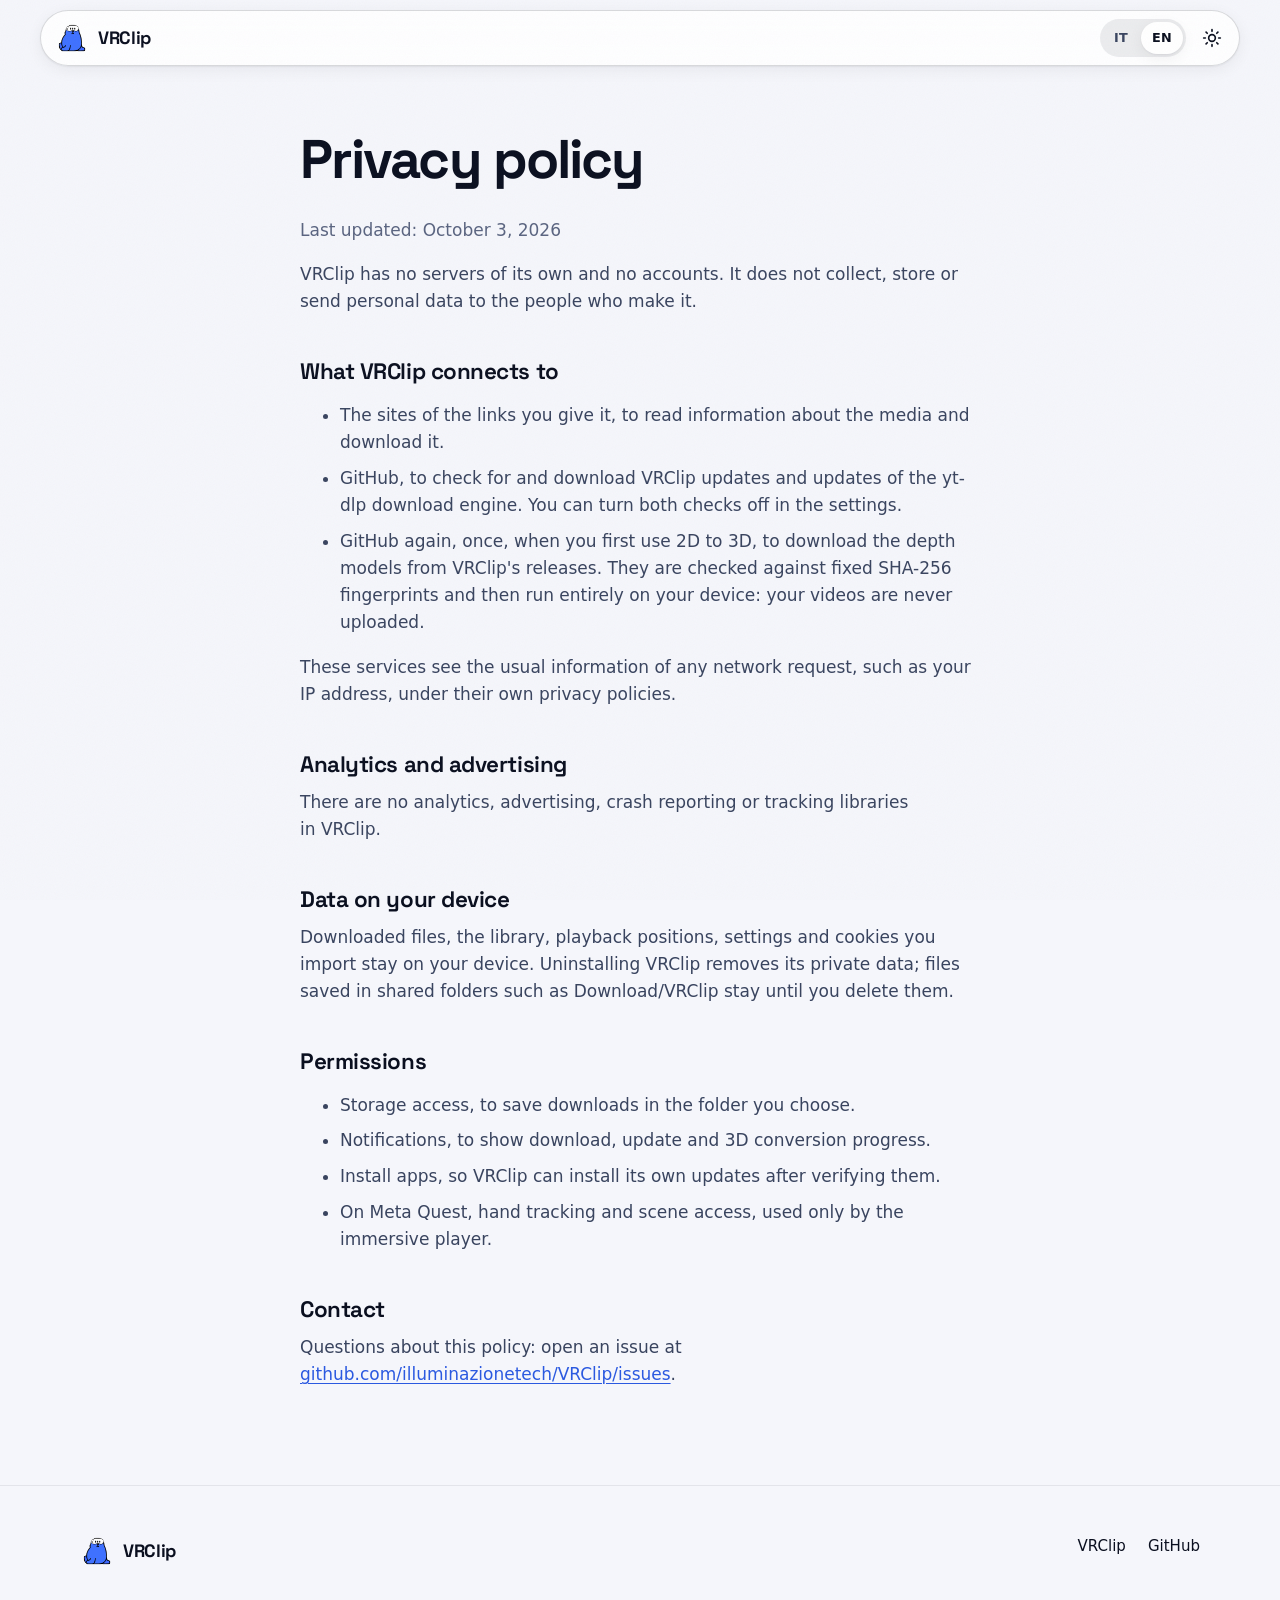
==== commit 7e41c65e: "feat(3d): GPU depth models, smoother live 3D and parallax without glasses - Build Depth Anything V2 " ====
--- a/docs/privacy.html
+++ b/docs/privacy.html
@@ -43,14 +43,14 @@
 <main class="policy">
   <article lang="en" data-lang-block="en">
     <h1>Privacy policy</h1>
-    <p class="muted">Last updated: October 1, 2026</p>
+    <p class="muted">Last updated: October 3, 2026</p>
     <p>VRClip has no servers of its own and no accounts. It does not collect, store or send personal data to the people who make it.</p>
 
     <h2>What VRClip connects to</h2>
     <ul>
       <li>The sites of the links you give it, to read information about the media and download it.</li>
       <li>GitHub, to check for and download VRClip updates and updates of the yt-dlp download engine. You can turn both checks off in the settings.</li>
-      <li>Qualcomm AI Hub's public server (Amazon S3), once, when you first use 2D to 3D, to download the depth model. If that server cannot be reached, the same file is downloaded from VRClip's GitHub releases. The model is checked against a fixed SHA-256 fingerprint and then runs entirely on your device: your videos are never uploaded.</li>
+      <li>GitHub again, once, when you first use 2D to 3D, to download the depth models from VRClip's releases. They are checked against fixed SHA-256 fingerprints and then run entirely on your device: your videos are never uploaded.</li>
     </ul>
     <p>These services see the usual information of any network request, such as your IP address, under their own privacy policies.</p>
 
@@ -74,14 +74,14 @@
 
   <article lang="it" data-lang-block="it" hidden>
     <h1>Informativa sulla privacy</h1>
-    <p class="muted">Ultimo aggiornamento: 1 ottobre 2026</p>
+    <p class="muted">Ultimo aggiornamento: 3 ottobre 2026</p>
     <p>VRClip non ha server propri né account. Non raccoglie, non conserva e non invia dati personali a chi lo sviluppa.</p>
 
     <h2>A cosa si collega VRClip</h2>
     <ul>
       <li>Ai siti dei link che gli fornisci, per leggere le informazioni sui contenuti e scaricarli.</li>
       <li>A GitHub, per cercare e scaricare gli aggiornamenti di VRClip e del motore di download yt-dlp. Puoi disattivare entrambi i controlli nelle impostazioni.</li>
-      <li>Al server pubblico di Qualcomm AI Hub (Amazon S3), una sola volta, quando usi per la prima volta il 2D→3D, per scaricare il modello di profondità. Se quel server non risponde, lo stesso file viene scaricato dalle release di VRClip su GitHub. Il modello viene confrontato con un'impronta SHA-256 fissa e poi funziona interamente sul dispositivo: i tuoi video non vengono mai caricati.</li>
+      <li>Ancora a GitHub, una sola volta, quando usi per la prima volta il 2D→3D, per scaricare i modelli di profondità dalle release di VRClip. Vengono confrontati con impronte SHA-256 fisse e poi funzionano interamente sul dispositivo: i tuoi video non vengono mai caricati.</li>
     </ul>
     <p>Questi servizi vedono le informazioni di qualsiasi richiesta di rete, come l'indirizzo IP, secondo le proprie informative.</p>
 
